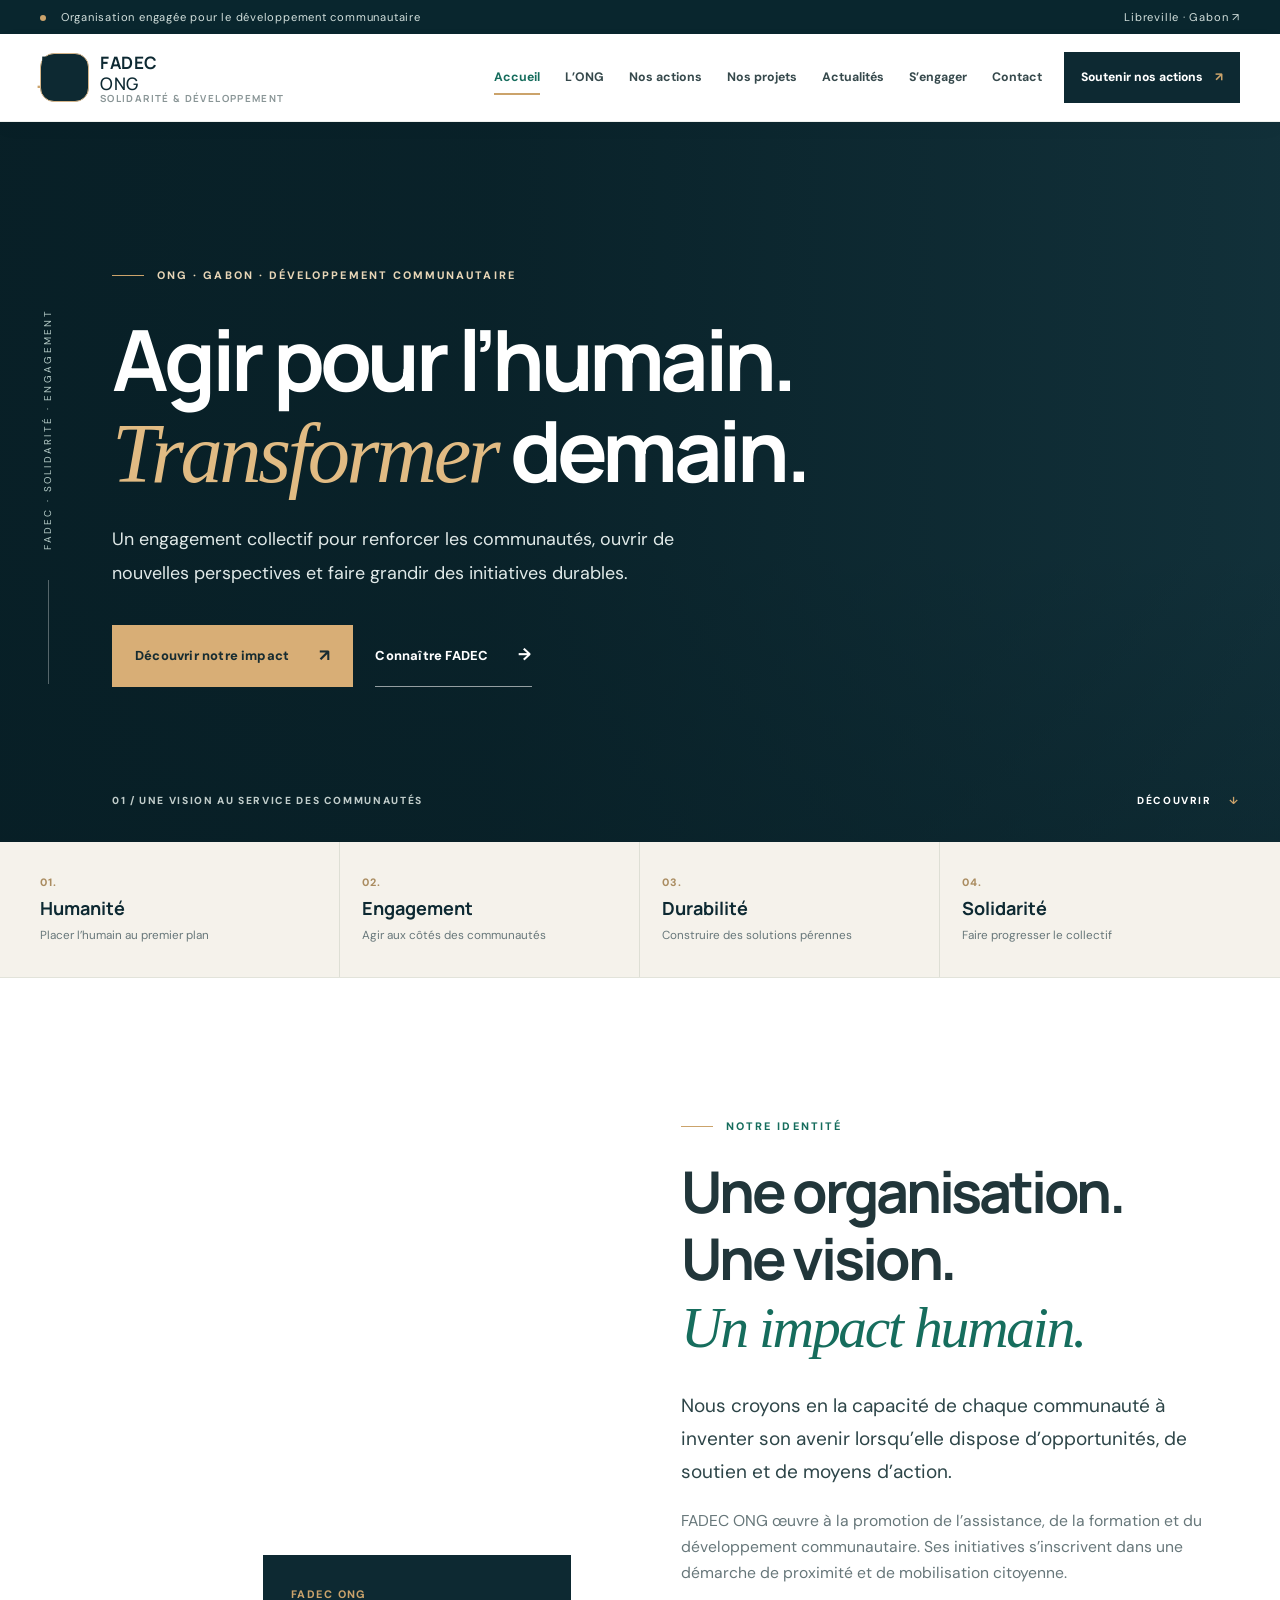
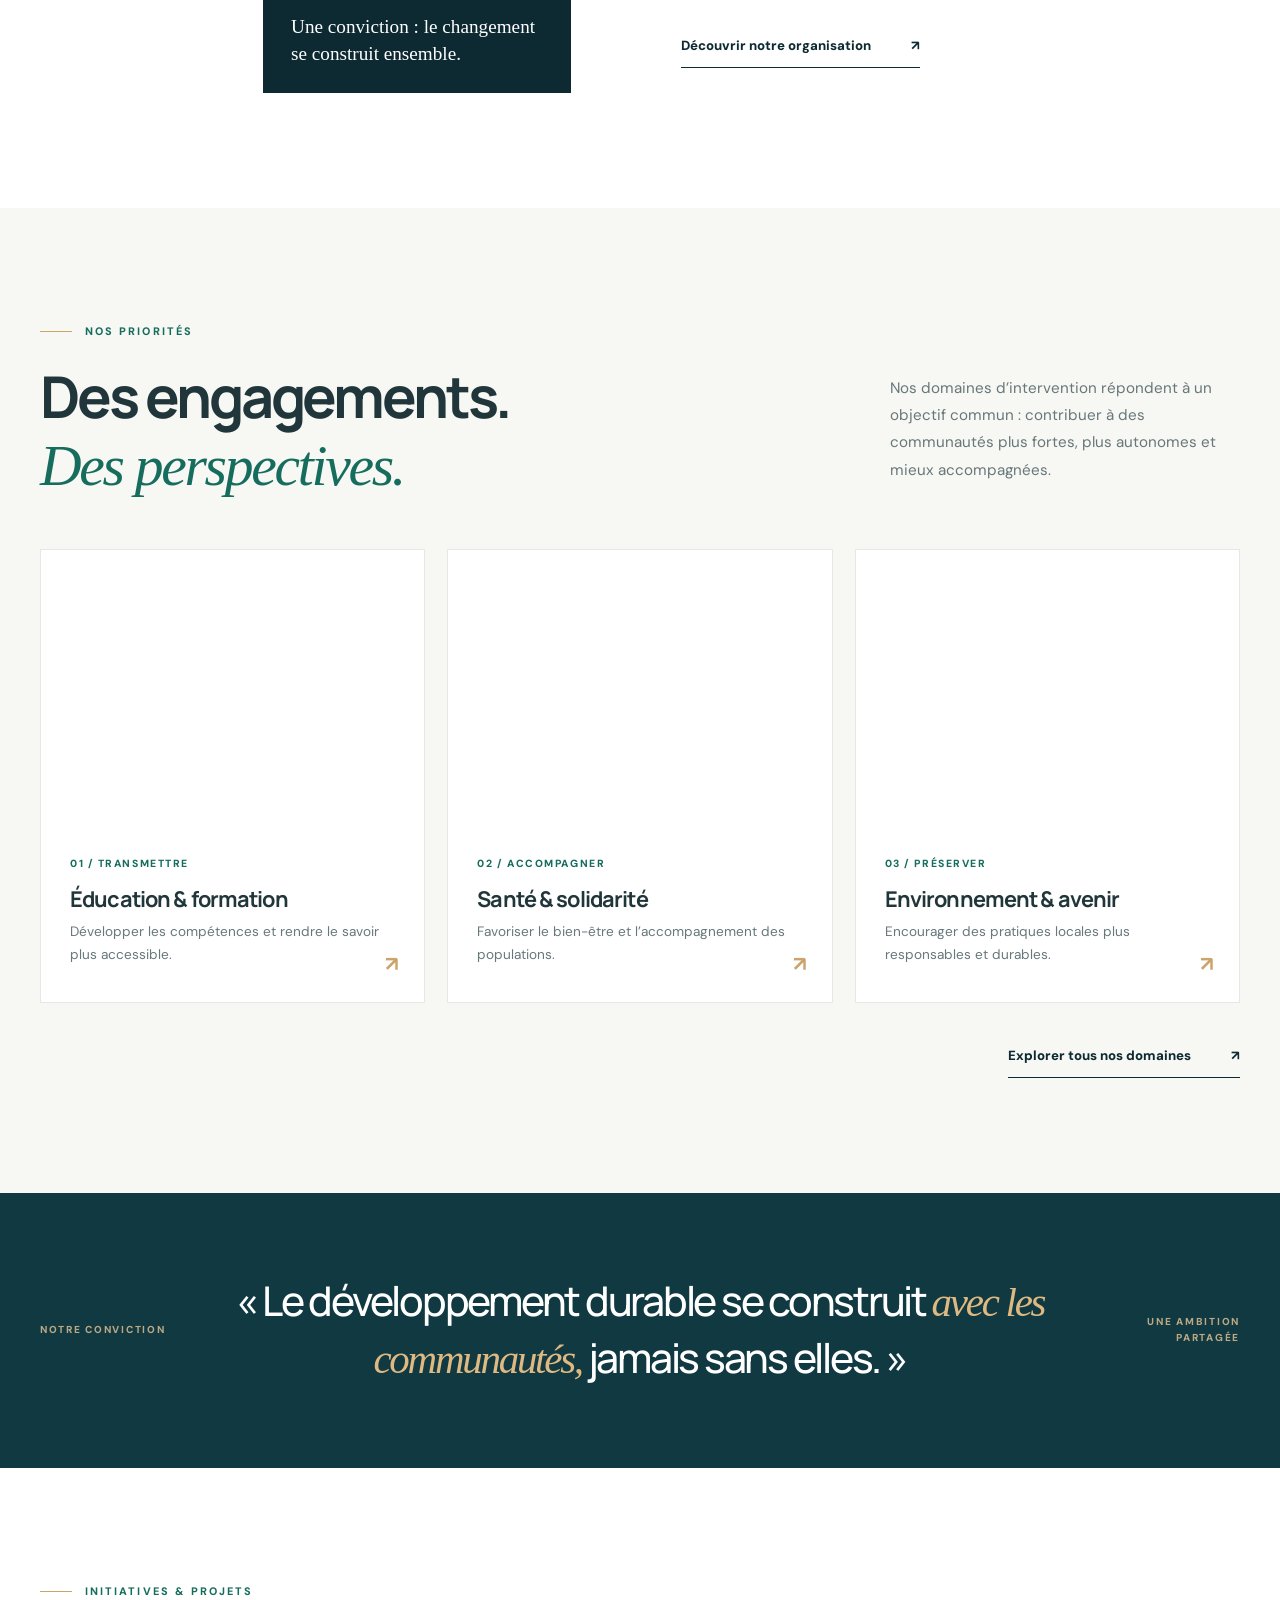
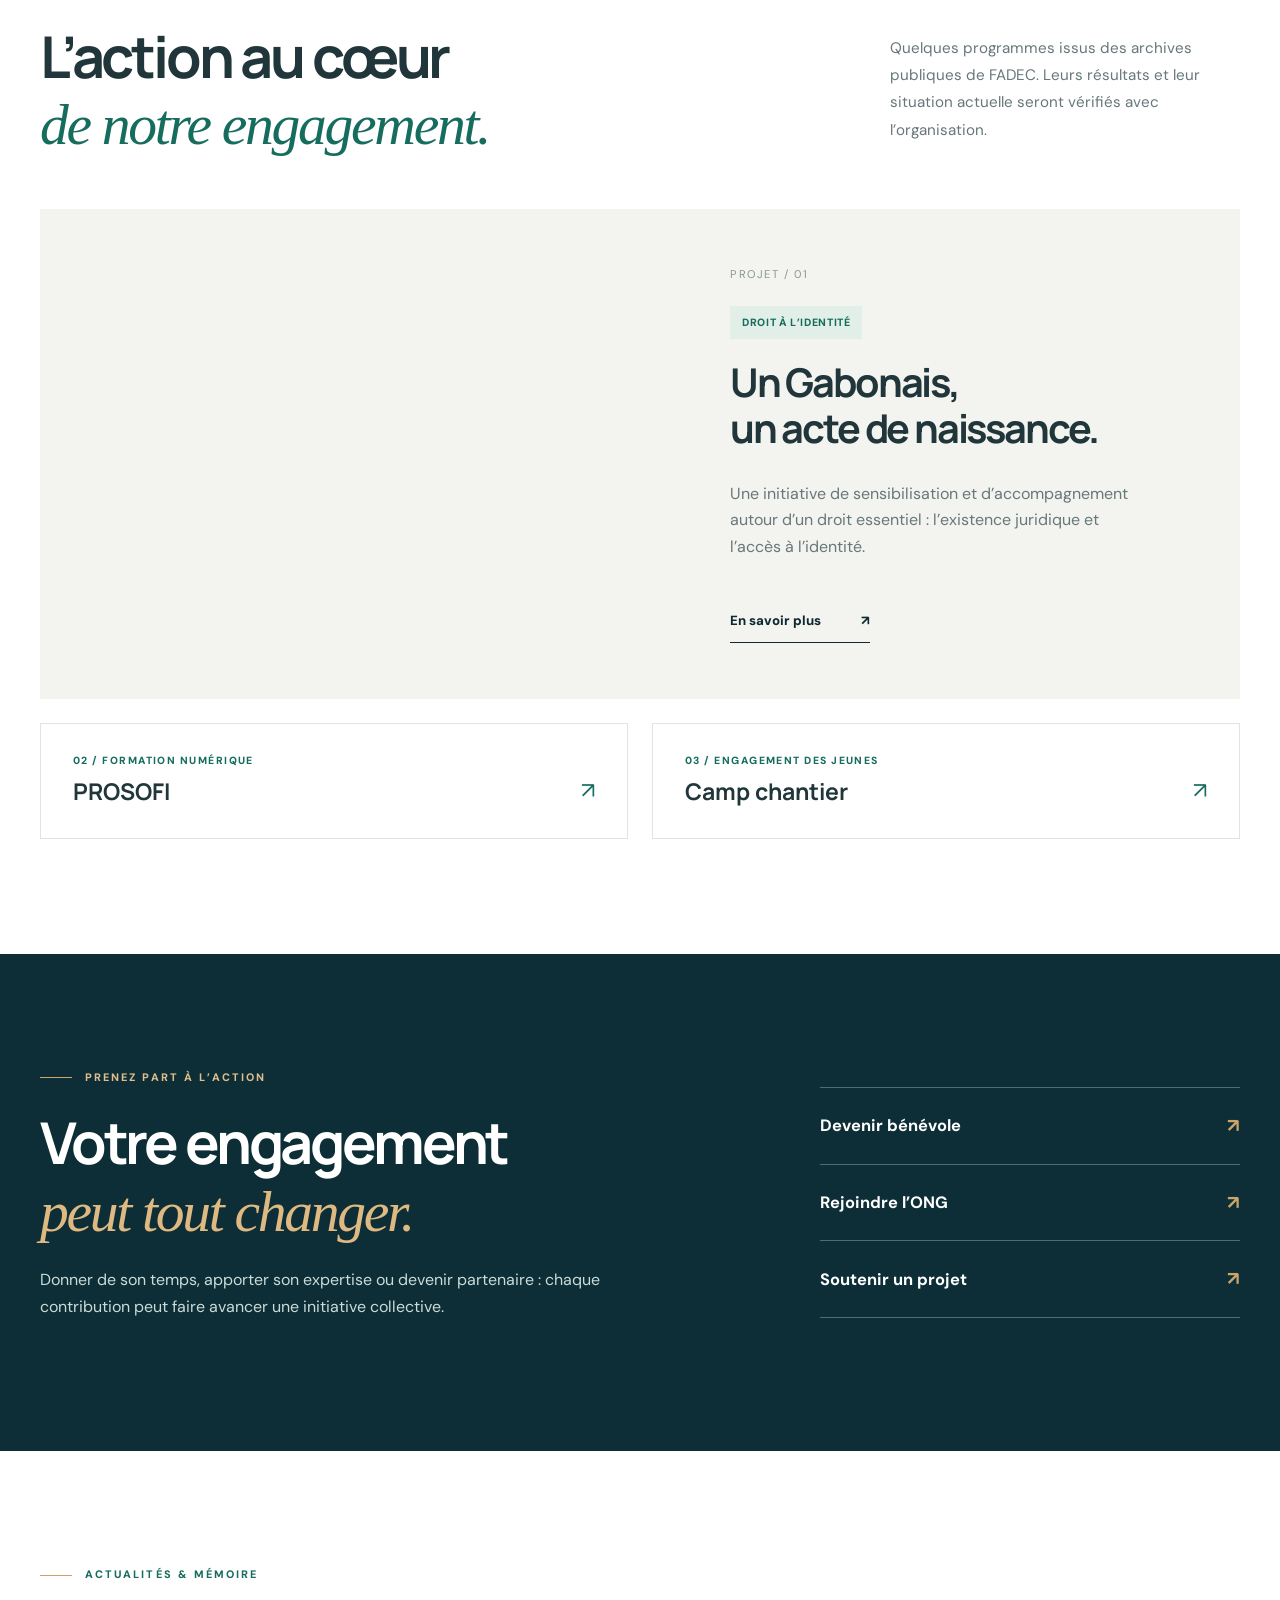
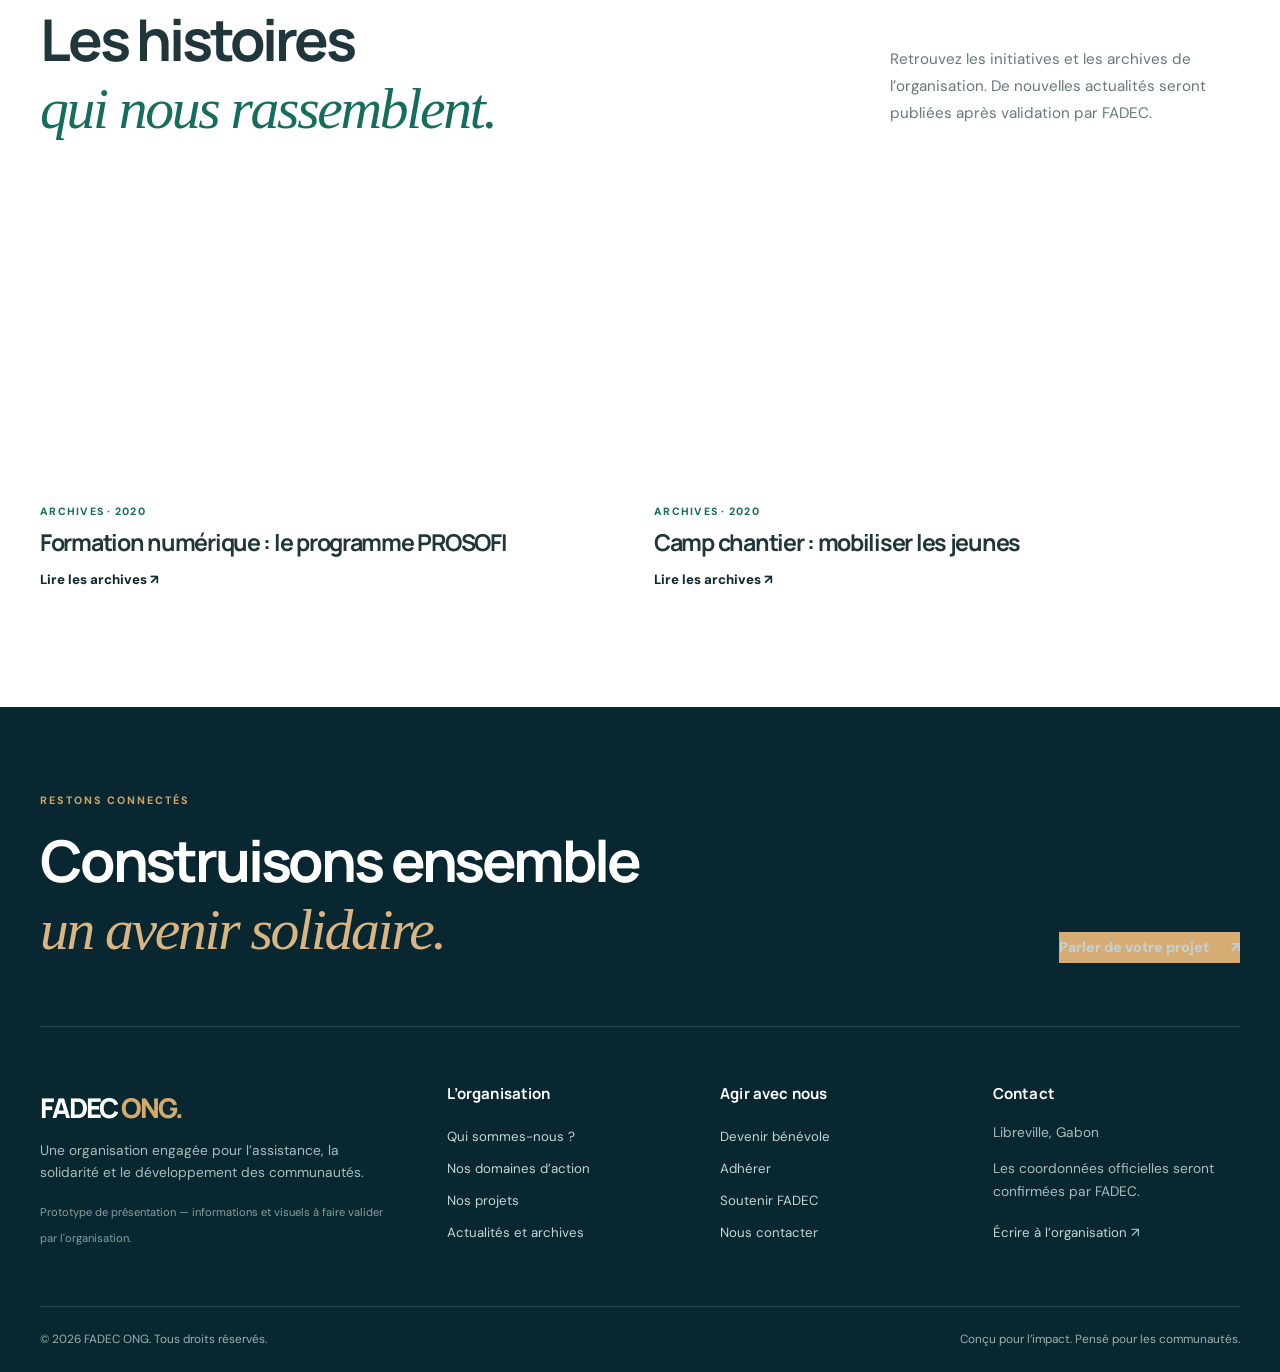
==== index.html @ 4a5e0642 "refonte du site de la Fadec ONG" ====
<!DOCTYPE html>

<html lang="fr"><head><meta charset="utf-8"/><meta content="width=device-width,initial-scale=1" name="viewport"/><meta content="#103544" name="theme-color"/><meta content="FADEC ONG : solidarité, éducation, environnement et développement communautaire au Gabon." name="description"/><title>FADEC ONG | Ensemble, bâtissons un avenir solidaire</title><link href="assets/style.css" rel="stylesheet"/><link href="assets/favicon.svg" rel="icon" type="image/svg+xml"/><link href="https://images.unsplash.com" rel="preconnect"/><meta content="light" name="color-scheme"/><meta content="website" property="og:type"/></head><body><a class="skip-link" href="#contenu">Aller au contenu</a><div class="utility"><div class="container utility-inner"><span><i class="utility-dot"></i> Organisation engagée pour le développement communautaire</span><a href="contact.html">Libreville · Gabon <span aria-hidden="true">↗</span></a></div></div><header class="header"><div class="container nav"><a aria-label="FADEC ONG — Accueil" class="brand" href="index.html"><span aria-hidden="true" class="brandmark">F<span class="brand-dot">.</span></span><span class="brandwords"><strong>FADEC<span> ONG</span></strong><small>Solidarité &amp; développement</small></span></a><nav aria-label="Navigation principale" class="navlinks" id="menu-principal"><a class="active" href="index.html">Accueil</a><a class="" href="organisation.html">L’ONG</a><a class="" href="domaines.html">Nos actions</a><a class="" href="projets.html">Nos projets</a><a class="" href="actualites.html">Actualités</a><a class="" href="rejoindre.html">S’engager</a><a class="" href="contact.html">Contact</a></nav><a class="nav-cta" href="soutenir.html">Soutenir nos actions <span aria-hidden="true">↗</span></a><button aria-controls="menu-principal" aria-expanded="false" aria-label="Ouvrir le menu" class="menu-toggle" type="button"><span></span><span></span><span></span></button></div></header><main id="contenu">
<section aria-label="Bienvenue chez FADEC ONG" class="premium-hero"><div class="premium-hero-bg"></div><div class="premium-hero-overlay"></div><div class="container premium-hero-inner"><div class="hero-side"><span class="vertical-label">FADEC · SOLIDARITÉ · ENGAGEMENT</span><span class="vertical-rule"></span></div><div class="premium-hero-content"><div class="hero-eyebrow"><span class="eyebrow-line"></span> ONG · GABON · DÉVELOPPEMENT COMMUNAUTAIRE</div><h1>Agir pour l’humain.<br/><em>Transformer</em> demain.</h1><p>Un engagement collectif pour renforcer les communautés, ouvrir de nouvelles perspectives et faire grandir des initiatives durables.</p><div class="premium-actions"><a class="premium-btn gold" href="projets.html">Découvrir notre impact <span>↗</span></a><a class="premium-btn ghost" href="organisation.html">Connaître FADEC <span>→</span></a></div></div><div class="hero-bottom"><span>01 / UNE VISION AU SERVICE DES COMMUNAUTÉS</span><a aria-label="Défiler vers notre mission" href="#mission">DÉCOUVRIR <b>↓</b></a></div></div></section>
<section class="proof-strip"><div class="container proof-grid"><div><span class="proof-number">01.</span><strong>Humanité</strong><small>Placer l’humain au premier plan</small></div><div><span class="proof-number">02.</span><strong>Engagement</strong><small>Agir aux côtés des communautés</small></div><div><span class="proof-number">03.</span><strong>Durabilité</strong><small>Construire des solutions pérennes</small></div><div><span class="proof-number">04.</span><strong>Solidarité</strong><small>Faire progresser le collectif</small></div></div></section>
<section class="premium-section mission-section" id="mission"><div class="container mission-grid"><div class="mission-image-wrap reveal"><div aria-label="Photographie illustrative de la solidarité communautaire" class="mission-image" role="img"></div><div class="mission-caption"><span>FADEC ONG</span><p>Une conviction : le changement se construit ensemble.</p></div></div><div class="mission-copy reveal"><div class="section-kicker"><span class="small-line"></span> NOTRE IDENTITÉ</div><h2>Une organisation.<br/>Une vision.<br/><em>Un impact humain.</em></h2><p class="large-copy">Nous croyons en la capacité de chaque communauté à inventer son avenir lorsqu’elle dispose d’opportunités, de soutien et de moyens d’action.</p><p>FADEC ONG œuvre à la promotion de l’assistance, de la formation et du développement communautaire. Ses initiatives s’inscrivent dans une démarche de proximité et de mobilisation citoyenne.</p><a class="editorial-link" href="organisation.html">Découvrir notre organisation <span>↗</span></a></div></div></section>
<section class="premium-section pillars-section" id="actions"><div class="container"><div class="editorial-heading"><div><div class="section-kicker"><span class="small-line"></span> NOS PRIORITÉS</div><h2>Des engagements.<br/><em>Des perspectives.</em></h2></div><p>Nos domaines d’intervention répondent à un objectif commun : contribuer à des communautés plus fortes, plus autonomes et mieux accompagnées.</p></div><div class="premium-card-grid"><a class="premium-pillar reveal" href="domaines.html#education"><div class="premium-pillar-image education"></div><div class="premium-pillar-content"><span>01 / TRANSMETTRE</span><h3>Éducation &amp; formation</h3><p>Développer les compétences et rendre le savoir plus accessible.</p><b>↗</b></div></a><a class="premium-pillar reveal" href="domaines.html#sante"><div class="premium-pillar-image health"></div><div class="premium-pillar-content"><span>02 / ACCOMPAGNER</span><h3>Santé &amp; solidarité</h3><p>Favoriser le bien-être et l’accompagnement des populations.</p><b>↗</b></div></a><a class="premium-pillar reveal" href="domaines.html#environnement"><div class="premium-pillar-image nature"></div><div class="premium-pillar-content"><span>03 / PRÉSERVER</span><h3>Environnement &amp; avenir</h3><p>Encourager des pratiques locales plus responsables et durables.</p><b>↗</b></div></a></div><div class="align-right"><a class="editorial-link" href="domaines.html">Explorer tous nos domaines <span>↗</span></a></div></div></section>
<section class="statement-section"><div class="container statement-grid"><span>NOTRE CONVICTION</span><blockquote>« Le développement durable se construit <em>avec les communautés,</em> jamais sans elles. »</blockquote><span>UNE AMBITION PARTAGÉE</span></div></section>
<section class="premium-section projects-section"><div class="container"><div class="editorial-heading"><div><div class="section-kicker"><span class="small-line"></span> INITIATIVES &amp; PROJETS</div><h2>L’action au cœur<br/><em>de notre engagement.</em></h2></div><p>Quelques programmes issus des archives publiques de FADEC. Leurs résultats et leur situation actuelle seront vérifiés avec l’organisation.</p></div><div class="project-feature reveal"><div class="project-feature-image"></div><div class="project-feature-copy"><span class="project-index">PROJET / 01</span><span class="project-chip">DROIT À L’IDENTITÉ</span><h3>Un Gabonais,<br/>un acte de naissance.</h3><p>Une initiative de sensibilisation et d’accompagnement autour d’un droit essentiel : l’existence juridique et l’accès à l’identité.</p><a class="editorial-link" href="projets.html#identite">En savoir plus <span>↗</span></a></div></div><div class="mini-projects"><a class="mini-project reveal" href="projets.html#prosofi"><span>02 / FORMATION NUMÉRIQUE</span><strong>PROSOFI</strong><span class="mini-arrow">↗</span></a><a class="mini-project reveal" href="projets.html#chantier"><span>03 / ENGAGEMENT DES JEUNES</span><strong>Camp chantier</strong><span class="mini-arrow">↗</span></a></div></div></section>
<section class="premium-section action-section"><div class="container action-inner"><div><div class="section-kicker light"><span class="small-line"></span> PRENEZ PART À L’ACTION</div><h2>Votre engagement<br/><em>peut tout changer.</em></h2><p>Donner de son temps, apporter son expertise ou devenir partenaire : chaque contribution peut faire avancer une initiative collective.</p></div><div class="action-links"><a href="rejoindre.html">Devenir bénévole <span>↗</span></a><a href="rejoindre.html#adhesion">Rejoindre l’ONG <span>↗</span></a><a href="soutenir.html">Soutenir un projet <span>↗</span></a></div></div></section>
<section class="premium-section news-section"><div class="container"><div class="editorial-heading"><div><div class="section-kicker"><span class="small-line"></span> ACTUALITÉS &amp; MÉMOIRE</div><h2>Les histoires<br/><em>qui nous rassemblent.</em></h2></div><p>Retrouvez les initiatives et les archives de l’organisation. De nouvelles actualités seront publiées après validation par FADEC.</p></div><div class="news-grid"><a class="news-tile" href="actualites.html"><div class="news-image news-one"></div><span>ARCHIVES · 2020</span><h3>Formation numérique : le programme PROSOFI</h3><small>Lire les archives ↗</small></a><a class="news-tile" href="actualites.html"><div class="news-image news-two"></div><span>ARCHIVES · 2020</span><h3>Camp chantier : mobiliser les jeunes</h3><small>Lire les archives ↗</small></a></div></div></section>
</main><footer class="footer"><div class="container"><div class="footer-top"><div><span class="footer-eyebrow">RESTONS CONNECTÉS</span><h2>Construisons ensemble<br/><em>un avenir solidaire.</em></h2></div><a class="footer-cta" href="contact.html">Parler de votre projet <span>↗</span></a></div><div class="footer-grid"><div><a class="footer-brand" href="index.html">FADEC <span>ONG.</span></a><p>Une organisation engagée pour l’assistance, la solidarité et le développement des communautés.</p><small>Prototype de présentation — informations et visuels à faire valider par l'organisation.</small></div><div><h3>L’organisation</h3><a href="organisation.html">Qui sommes-nous ?</a><a href="domaines.html">Nos domaines d’action</a><a href="projets.html">Nos projets</a><a href="actualites.html">Actualités et archives</a></div><div><h3>Agir avec nous</h3><a href="rejoindre.html">Devenir bénévole</a><a href="rejoindre.html#adhesion">Adhérer</a><a href="soutenir.html">Soutenir FADEC</a><a href="contact.html">Nous contacter</a></div><div><h3>Contact</h3><p>Libreville, Gabon</p><p>Les coordonnées officielles seront confirmées par FADEC.</p><a href="contact.html">Écrire à l’organisation ↗</a></div></div><div class="footer-bottom"><span>© <span id="year">2026</span> FADEC ONG. Tous droits réservés.</span><span>Conçu pour l’impact. Pensé pour les communautés.</span></div></div></footer><script defer="" src="assets/main.js"></script><script>document.getElementById('year').textContent=new Date().getFullYear()</script></body></html>
---- assets/style.css ----
@import url('https://fonts.googleapis.com/css2?family=DM+Sans:wght@400;500;600;700&family=Manrope:wght@400;500;600;700;800&display=swap');
:root{--navy:#103544;--navy2:#0b2834;--green:#177f64;--gold:#e8ad58;--ivory:#f7f8f5;--ink:#1d343c;--muted:#60737a;--line:#dde7e4;--shadow:0 22px 60px rgba(14,52,61,.10)}*{box-sizing:border-box}html{scroll-behavior:smooth}body{margin:0;font-family:'DM Sans',Arial,sans-serif;color:var(--ink);background:white;line-height:1.65}h1,h2,h3,h4{font-family:Manrope,Arial,sans-serif;line-height:1.18;letter-spacing:-.035em}h1{font-size:clamp(2.65rem,5vw,5rem);margin:.25em 0 .36em;font-weight:800}h2{font-size:clamp(2rem,3.7vw,3.4rem);margin:.15em 0 .4em}h3{font-size:1.27rem;margin:.5em 0}p{margin:.6em 0 1em}a{color:inherit;text-decoration:none}img{max-width:100%;display:block}button,input,textarea,select{font:inherit}button{cursor:pointer}::selection{background:#e5c58c;color:#123845}.container{width:min(1160px,calc(100% - 42px));margin:0 auto}.topstrip{background:#082733;color:#d4e6e4;font-size:.79rem;padding:8px 0}.topstrip .container{display:flex;justify-content:space-between;gap:16px;align-items:center}.topstrip a:hover{text-decoration:underline}.header{position:sticky;top:0;background:rgba(255,255,255,.97);backdrop-filter:blur(14px);border-bottom:1px solid var(--line);z-index:50}.nav{height:80px;display:flex;align-items:center;gap:28px;justify-content:space-between}.brand{display:flex;align-items:center;gap:12px;min-width:193px}.brandmark{height:46px;width:46px;display:grid;place-items:center;background:var(--navy);color:#fff;border-radius:14px;font-size:1.05rem;font-family:Manrope;font-weight:900;letter-spacing:-.07em}.brand span{display:block;font-family:Manrope;font-size:1.08rem;font-weight:850;line-height:1.08}.brand small{display:block;color:#72868d;font-size:.64rem;letter-spacing:.17em;text-transform:uppercase;font-weight:700}.navlinks{display:flex;align-items:center;gap:19px}.navlinks>a{font-size:.84rem;font-weight:700;color:#344d55;white-space:nowrap}.navlinks>a:hover,.navlinks>a.active{color:var(--green)}.btn{display:inline-flex;align-items:center;justify-content:center;gap:9px;background:var(--gold);color:#15363f;border:0;border-radius:10px;padding:14px 22px;font-weight:800;font-size:.9rem;transition:transform .2s,background .2s}.btn:hover{transform:translateY(-2px);background:#f3c17b}.btn-green{background:var(--green);color:white}.btn-green:hover{background:#12694f}.btn-outline{background:transparent;color:inherit;border:1px solid currentColor}.btn-outline:hover{background:rgba(255,255,255,.12)}.btn-small{padding:10px 16px;font-size:.82rem}.menu-toggle{display:none;border:0;background:#e8f0ec;color:var(--navy);padding:9px 12px;border-radius:8px;font-size:1.3rem}.hero{background:var(--navy);color:white;position:relative;overflow:hidden}.hero:before{content:'';position:absolute;width:800px;height:800px;border:1px solid rgba(255,255,255,.08);border-radius:50%;left:-460px;top:-440px;box-shadow:0 0 0 100px rgba(255,255,255,.018),0 0 0 220px rgba(255,255,255,.017)}.hero-grid{min-height:640px;display:grid;grid-template-columns:1.04fr .96fr;align-items:center;gap:45px;padding:77px 0}.eyebrow{font-size:.74rem;letter-spacing:.19em;text-transform:uppercase;font-weight:850;color:var(--green)}.hero .eyebrow{color:var(--gold)}.hero p.lead{font-size:1.06rem;color:#d1e2e1;max-width:570px}.hero-actions{display:flex;gap:12px;flex-wrap:wrap;margin-top:30px}.hero-photo{height:500px;border-radius:180px 20px 20px 20px;position:relative;background:linear-gradient(140deg,#6b9f91,#1d555a);box-shadow:var(--shadow);overflow:hidden}.photo{background-size:cover;background-position:center;background-repeat:no-repeat}.hero-photo.photo{background-image:linear-gradient(0deg,rgba(6,42,48,.16),rgba(6,42,48,.16)),url('https://images.unsplash.com/photo-1488521787991-ed7bbaae773c?w=1200&q=85')}.hero-photo:after{content:'';position:absolute;inset:0;background:linear-gradient(0deg,rgba(7,49,52,.18),transparent 55%)}.floating-note{position:absolute;z-index:2;left:-38px;bottom:52px;background:#fff;color:var(--navy);padding:19px 24px;border-radius:14px;box-shadow:var(--shadow);max-width:260px}.floating-note strong{display:block;font-size:1.65rem;line-height:1.3}.floating-note small{font-size:.79rem;color:#697e83}.scroll-hint{color:#b9d0cc;font-size:.77rem;letter-spacing:.12em;text-transform:uppercase;margin-top:54px}.section{padding:98px 0}.section-alt{background:var(--ivory)}.section-heading{display:flex;align-items:end;justify-content:space-between;gap:30px;margin-bottom:36px}.section-heading p{max-width:550px;color:var(--muted)}.section-title{max-width:720px}.section-title p{color:var(--muted);font-size:1.04rem}.grid3{display:grid;grid-template-columns:repeat(3,1fr);gap:23px}.grid4{display:grid;grid-template-columns:repeat(4,1fr);gap:18px}.grid2{display:grid;grid-template-columns:repeat(2,1fr);gap:24px}.pill{display:inline-flex;align-items:center;gap:8px;padding:7px 12px;border:1px solid #bad9cf;color:#1e6a56;font-size:.72rem;border-radius:30px;font-weight:800;letter-spacing:.02em}.card{background:white;border:1px solid var(--line);border-radius:18px;overflow:hidden;transition:transform .25s,box-shadow .25s}.card:hover{transform:translateY(-5px);box-shadow:var(--shadow)}.card-body{padding:26px}.card p{color:var(--muted);font-size:.93rem}.card .textlink{color:var(--green);font-weight:800;font-size:.88rem}.card-img{height:218px;background-color:#d2e2dc}.img-education{background-image:url('https://images.unsplash.com/photo-1509062522246-3755977927d7?w=800&q=80')}.img-community{background-image:url('https://images.unsplash.com/photo-1517486808906-6ca8b3f04846?w=800&q=80')}.img-environment{background-image:url('https://images.unsplash.com/photo-1470071459604-3b5ec3a7fe05?w=800&q=80')}.img-health{background-image:url('https://images.unsplash.com/photo-1576091160399-112ba8d25d1d?w=800&q=80')}.img-training{background-image:url('https://images.unsplash.com/photo-1516321318423-f06f85e504b3?w=800&q=80')}.img-children{background-image:url('https://images.unsplash.com/photo-1488521787991-ed7bbaae773c?w=800&q=80')}.statband{background:#eaf3ef;padding:32px 0}.statgrid{display:grid;grid-template-columns:repeat(4,1fr);gap:24px}.stat{border-right:1px solid #cbded5;padding:10px 14px}.stat:last-child{border:0}.stat strong{font-size:1.5rem;display:block;color:var(--navy);font-family:Manrope;line-height:1.3}.stat span{font-size:.82rem;color:var(--muted)}.split{display:grid;grid-template-columns:.95fr 1.05fr;align-items:center;gap:70px}.split-photo{min-height:480px;border-radius:20px 150px 20px 20px;background-color:#d2e1d9;position:relative}.split-photo.photo{background-image:url('https://images.unsplash.com/photo-1517486808906-6ca8b3f04846?w=1000&q=80')}.checklist{list-style:none;padding:0}.checklist li{padding:10px 0 10px 30px;position:relative}.checklist li:before{content:'✓';position:absolute;left:0;color:var(--green);font-weight:900}.quote{background:#fff;border-left:4px solid var(--gold);padding:24px 30px;border-radius:0 16px 16px 0;color:#40575f;font-size:1.06rem}.cta{background:var(--navy);color:white;border-radius:26px;padding:58px 64px;display:flex;align-items:center;justify-content:space-between;gap:30px;position:relative;overflow:hidden}.cta:after{content:'';position:absolute;right:-60px;bottom:-120px;width:320px;height:320px;border:1px solid #ffffff29;border-radius:50%;pointer-events:none}.cta p{color:#c4d8d5;max-width:590px}.cta h2{max-width:650px}.footer{background:#092a36;color:#cfdee1;padding:66px 0 24px}.footgrid{display:grid;grid-template-columns:1.6fr 1fr 1fr 1.2fr;gap:42px}.footer h3{color:white;font-size:.94rem}.footer a{display:block;color:#c2d2d4;padding:4px 0;font-size:.89rem}.footer a:hover{color:var(--gold)}.footer p{font-size:.9rem;color:#bacbce}.footer .brand small{color:#abc0c2}.footbottom{border-top:1px solid #ffffff24;margin-top:42px;padding-top:18px;display:flex;justify-content:space-between;gap:14px;font-size:.76rem;color:#a7bec2}.pagehero{background:#103544;color:white;padding:85px 0 75px;position:relative;overflow:hidden}.pagehero:after{content:'';position:absolute;right:-60px;top:-220px;width:600px;height:600px;border:1px solid #ffffff25;border-radius:50%;box-shadow:0 0 0 100px #ffffff05}.pagehero p{max-width:700px;color:#c5d9d9;font-size:1.1rem}.pagehero h1{font-size:clamp(2.6rem,4vw,4rem);max-width:820px}.breadcrumb{font-size:.76rem;color:#d5c79b}.breadcrumb a{text-decoration:underline}.inline-link{color:var(--green);font-weight:800}.detail-block{border-radius:19px;padding:28px;background:#f0f7f3}.form{display:grid;gap:15px}.form label{font-size:.85rem;font-weight:800;display:block;margin:0 0 6px}.form input,.form textarea,.form select{width:100%;border:1px solid #c9d7d2;border-radius:9px;padding:13px 15px;background:white;color:var(--ink);outline:none}.form input:focus,.form textarea:focus,.form select:focus{border-color:var(--green);box-shadow:0 0 0 3px #177f6422}.form textarea{min-height:130px;resize:vertical}.notice{padding:15px 18px;background:#fff8ea;border-left:3px solid #dbad50;border-radius:0 10px 10px 0;color:#6c5b3e;font-size:.86rem}.filterbar{display:flex;gap:8px;flex-wrap:wrap;margin-bottom:24px}.filterbtn{border:1px solid var(--line);background:white;padding:9px 17px;border-radius:30px;color:var(--ink);font-weight:700}.filterbtn.is-active{background:var(--green);color:#fff;border-color:var(--green)}.contactinfo{display:grid;gap:14px}.contactinfo a{color:var(--green);font-weight:700}.tag{background:#eaf3ef;color:#18694f;border-radius:20px;padding:5px 10px;font-size:.7rem;font-weight:800;display:inline-block}.mini-divider{width:50px;height:4px;background:var(--gold);border-radius:3px;margin:15px 0 24px}.footnote{font-size:.75rem;color:var(--muted)}.reveal{opacity:0;transform:translateY(12px);transition:opacity .5s,transform .5s}.reveal.visible{opacity:1;transform:none}@media(prefers-reduced-motion:reduce){*,*:before,*:after{scroll-behavior:auto!important;transition:none!important}.reveal{opacity:1;transform:none}}@media(max-width:1080px){.navlinks{gap:12px}.navlinks>a{font-size:.75rem}.nav{gap:10px}.brand{min-width:158px}}@media(max-width:850px){.nav{height:72px}.menu-toggle{display:block}.navlinks{position:absolute;top:72px;left:0;right:0;padding:16px 22px 22px;background:white;display:none;flex-direction:column;align-items:stretch;box-shadow:0 20px 30px #102b3021;border-bottom:1px solid var(--line)}.navlinks.open{display:flex}.navlinks a{font-size:.97rem;padding:9px 0}.nav .desktopcta{display:none}.hero-grid{grid-template-columns:1fr;min-height:auto;padding:72px 0}.hero-photo{height:390px;max-width:600px}.floating-note{left:15px;bottom:20px}.grid3{grid-template-columns:repeat(2,1fr)}.grid4{grid-template-columns:repeat(2,1fr)}.split{grid-template-columns:1fr;gap:30px}.split-photo{min-height:360px}.footgrid{grid-template-columns:repeat(2,1fr)}.cta{padding:40px;display:block}.cta .btn{margin-top:18px}}@media(max-width:600px){.topstrip .container{justify-content:center}.topstrip .hide-sm{display:none}.container{width:min(100% - 32px,1160px)}.hero-grid{padding:58px 0 65px;gap:26px}.hero-photo{height:285px;border-radius:85px 12px 12px 12px}.floating-note{padding:12px 15px;max-width:170px}.floating-note strong{font-size:1.15rem}.scroll-hint{display:none}h1{font-size:2.5rem}.section{padding:66px 0}.section-heading{display:block}.grid3,.grid2{grid-template-columns:1fr}.grid4{grid-template-columns:repeat(2,1fr);gap:12px}.statgrid{grid-template-columns:repeat(2,1fr)}.stat:nth-child(2){border:0}.stat strong{font-size:1.25rem}.footgrid{grid-template-columns:1fr;gap:20px}.footbottom{display:block}.pagehero{padding:65px 0}.cta{padding:31px 23px}.card-img{height:198px}}

/* FADEC — Direction artistique institutionnelle premium / V2 */
@import url('https://fonts.googleapis.com/css2?family=DM+Sans:wght@400;500;600;700&family=Manrope:wght@400;500;600;700;800&family=Playfair+Display:ital,wght@0,500;0,600;1,500;1,600&display=swap');
:root{--navy:#0d2932;--navy2:#123c43;--ink:#21363a;--green:#166d5d;--gold:#cba36b;--ivory:#f5f3ed;--line:#e4e6e1;--muted:#67777a;--shadow:0 18px 45px #122c3014}
html{scroll-behavior:smooth}body{margin:0;background:#fff;color:var(--ink);font-family:'DM Sans',Arial,sans-serif;line-height:1.65}a{color:inherit;text-decoration:none}a:focus-visible,button:focus-visible,input:focus-visible,textarea:focus-visible,select:focus-visible{outline:3px solid #dfa95a;outline-offset:4px}img{max-width:100%}h1,h2,h3{font-family:Manrope,sans-serif;letter-spacing:-.055em;line-height:1.16}h1{font-size:clamp(3.8rem,7vw,7rem)}h2{font-size:clamp(2.4rem,4.5vw,4.8rem)}.container{width:min(100% - 80px,1240px);margin:auto}.skip-link{position:fixed;z-index:999;top:-80px;left:15px;background:white;padding:10px 20px}.skip-link:focus{top:10px}.utility{background:#09262e;color:#d2dfdc;font-size:.7rem;letter-spacing:.07em}.utility-inner{display:flex;justify-content:space-between;align-items:center;min-height:34px}.utility a{color:inherit}.utility-dot{display:inline-block;width:6px;height:6px;background:var(--gold);border-radius:50%;margin-right:11px}.header{position:sticky;top:0;z-index:100;background:#fff;border-bottom:1px solid #edf0ed;box-shadow:0 6px 18px #0a282b08}.nav{height:87px;display:flex;align-items:center;justify-content:space-between;gap:22px}.brand{display:flex;align-items:center;gap:11px;min-width:212px}.brandmark{display:grid;place-items:center;width:49px;height:49px;border:1px solid #d4b489;color:var(--navy);font-family:'Playfair Display',serif;font-size:32px;font-weight:600;line-height:1}.brand-dot{color:var(--gold);margin-left:-5px}.brandwords strong{display:block;color:var(--navy);font-size:1.07rem;letter-spacing:.035em;line-height:1.4}.brandwords strong span{font-weight:500}.brandwords small{display:block;color:#899596;font-size:.61rem;text-transform:uppercase;letter-spacing:.14em}.navlinks{display:flex;align-items:center;gap:25px;margin-left:auto}.navlinks a{font-size:.77rem;font-weight:700;color:#36494c;padding:8px 0;position:relative;white-space:nowrap}.navlinks a:after{content:'';position:absolute;bottom:1px;left:0;height:2px;width:0;background:var(--gold);transition:width .25s}.navlinks a:hover:after,.navlinks a.active:after{width:100%}.navlinks a.active{color:var(--green)}.nav-cta{white-space:nowrap;background:var(--navy);color:white;font-size:.76rem;font-weight:800;padding:15px 17px;transition:background .2s}.nav-cta:hover{background:var(--green)}.nav-cta span{color:var(--gold);margin-left:9px}.menu-toggle{display:none;background:transparent;border:0;padding:11px;cursor:pointer}.menu-toggle span{display:block;width:25px;height:2px;background:var(--navy);margin:5px 0}.premium-hero{position:relative;min-height:660px;height:min(720px,83vh);background:#163842;color:#fff;overflow:hidden}.premium-hero-bg,.premium-hero-overlay{position:absolute;inset:0}.premium-hero-bg{background-image:url('https://images.unsplash.com/photo-1488521787991-ed7bbaae773c?w=1800&q=90');background-size:cover;background-position:center 47%;filter:saturate(.78)}.premium-hero-overlay{background:linear-gradient(90deg,rgba(7,30,37,.94) 0%,rgba(7,30,37,.85) 38%,rgba(7,30,37,.30) 100%),linear-gradient(0deg,rgba(7,30,37,.35),transparent 40%)}.premium-hero-inner{height:100%;display:flex;align-items:center;position:relative}.hero-side{position:absolute;left:0;top:26%;bottom:22%;display:flex;flex-direction:column;align-items:center;gap:30px}.vertical-label{writing-mode:vertical-rl;transform:rotate(180deg);font-size:.62rem;letter-spacing:.23em;color:#b7cdc9}.vertical-rule{flex:1;width:1px;background:#ffffff50}.premium-hero-content{padding:50px 0 60px 72px;max-width:960px}.hero-eyebrow,.section-kicker{display:flex;align-items:center;gap:13px;letter-spacing:.19em;font-size:.68rem;font-weight:800;color:var(--green)}.hero-eyebrow{color:#e8d6b7}.eyebrow-line,.small-line{display:block;width:32px;height:1px;background:var(--gold)}.premium-hero h1{font-size:clamp(3.8rem,6.6vw,6.8rem);font-weight:700;margin:29px 0 23px;line-height:1.075;color:#fff;max-width:1030px}.premium-hero h1 em,.mission-copy h2 em,.editorial-heading h2 em,.action-inner h2 em,.footer-top h2 em{font-family:'Playfair Display',serif;font-weight:500;letter-spacing:-.04em}.premium-hero h1 em{color:#e1bb83}.premium-hero-content>p{max-width:590px;color:#e0e9e8;font-size:1.12rem;line-height:1.9}.premium-actions{display:flex;flex-wrap:wrap;gap:22px;margin-top:34px;align-items:center}.premium-btn{display:inline-flex;justify-content:space-between;align-items:center;gap:30px;padding:17px 23px;font-size:.81rem;font-weight:800;letter-spacing:.015em}.premium-btn.gold{background:#d8ae76;color:#172c31}.premium-btn.gold:hover{background:#f0c990}.premium-btn.ghost{color:white;border-bottom:1px solid #ffffff90;padding-left:0;padding-right:0}.premium-btn span{font-size:1.05rem}.hero-bottom{position:absolute;bottom:32px;left:72px;right:0;display:flex;justify-content:space-between;color:#c1cdcb;letter-spacing:.16em;font-size:.64rem;font-weight:800}.hero-bottom a{color:#fff}.hero-bottom b{margin-left:14px;color:var(--gold)}.proof-strip{background:#f5f2eb;border-bottom:1px solid #e2e3da}.proof-grid{display:grid;grid-template-columns:repeat(4,1fr)}.proof-grid>div{padding:32px 22px;border-right:1px solid #dedfd5;display:grid;gap:2px}.proof-grid>div:first-child{padding-left:0}.proof-grid>div:last-child{border:0}.proof-number{font-size:.67rem;font-weight:800;letter-spacing:.1em;color:#aa8c60}.proof-grid strong{font-family:Manrope;font-size:1.13rem;color:var(--navy)}.proof-grid small{font-size:.73rem;color:var(--muted)}.premium-section{padding:115px 0}.mission-grid{display:grid;grid-template-columns:.95fr 1fr;gap:110px;align-items:center}.mission-image-wrap{position:relative;padding:0 35px 35px 0}.mission-image{height:565px;background:url('https://images.unsplash.com/photo-1517486808906-6ca8b3f04846?w=1100&q=85') center/cover;filter:saturate(.78)}.mission-caption{position:absolute;right:0;bottom:0;background:var(--navy);color:#fff;padding:25px 28px;width:58%;min-height:120px}.mission-caption span{font-size:.68rem;letter-spacing:.13em;color:var(--gold);font-weight:800}.mission-caption p{margin:8px 0 0;line-height:1.4;font-family:'Playfair Display',serif;font-size:1.2rem}.mission-copy h2{margin:23px 0 27px;font-weight:700}.mission-copy h2 em,.editorial-heading h2 em{color:var(--green)}.mission-copy p{color:var(--muted);font-size:.98rem}.mission-copy .large-copy{font-size:1.19rem;line-height:1.75;color:#2d4548}.editorial-link{display:inline-flex;justify-content:space-between;gap:40px;align-items:center;border-bottom:1px solid var(--navy);padding:10px 0;color:var(--navy);font-size:.83rem;font-weight:800;transition:gap .2s}.editorial-link:hover{gap:54px;color:var(--green)}.mission-copy .editorial-link{margin-top:24px}.pillars-section{background:#f7f7f3}.editorial-heading{display:flex;justify-content:space-between;align-items:end;gap:40px;margin-bottom:50px}.editorial-heading h2{margin:22px 0 0}.editorial-heading>p{max-width:350px;color:var(--muted);line-height:1.8;font-size:.95rem}.premium-card-grid{display:grid;grid-template-columns:repeat(3,1fr);gap:22px}.premium-pillar{background:white;display:block;min-width:0;overflow:hidden;border:1px solid #e6e9e3}.premium-pillar-image{height:270px;background-size:cover;background-position:center;transition:transform .5s}.premium-pillar:hover .premium-pillar-image{transform:scale(1.045)}.premium-pillar-image.education{background-image:url('https://images.unsplash.com/photo-1509062522246-3755977927d7?w=900&q=85')}.premium-pillar-image.health{background-image:url('https://images.unsplash.com/photo-1576091160399-112ba8d25d1?w=900&q=85')}.premium-pillar-image.nature{background-image:url('https://images.unsplash.com/photo-1470071459604-3b5ec3a7fe05?w=900&q=85')}.premium-pillar-content{padding:29px;position:relative}.premium-pillar-content>span{color:var(--green);font-size:.65rem;font-weight:800;letter-spacing:.15em}.premium-pillar-content h3{font-size:1.36rem;margin:11px 0 8px;letter-spacing:-.04em}.premium-pillar-content p{color:var(--muted);font-size:.85rem;line-height:1.7;margin:0 16px 7px 0}.premium-pillar-content b{position:absolute;right:25px;bottom:21px;color:var(--gold);font-size:1.3rem}.align-right{text-align:right;margin-top:32px}.statement-section{background:#113941;color:#fff;padding:80px 0}.statement-grid{display:grid;grid-template-columns:150px 1fr 150px;align-items:center;gap:40px}.statement-grid>span{font-size:.63rem;color:#bba985;letter-spacing:.17em;font-weight:800}.statement-grid>span:last-child{text-align:right}.statement-grid blockquote{font-family:Manrope,sans-serif;font-size:clamp(1.5rem,3.2vw,3.2rem);font-weight:500;letter-spacing:-.055em;line-height:1.35;margin:0;text-align:center}.statement-grid blockquote em{color:#dfb982;font-family:'Playfair Display',serif;font-weight:500}.project-feature{display:grid;grid-template-columns:1.05fr .95fr;min-height:480px;background:#f3f4ef}.project-feature-image{background:url('https://images.unsplash.com/photo-1488521787991-ed7bbaae773c?w=1000&q=85') center/cover}.project-feature-copy{padding:56px 60px;display:flex;flex-direction:column;align-items:start;justify-content:center}.project-index{font-size:.7rem;color:#8a9693;letter-spacing:.14em}.project-chip{background:#e2eee8;color:var(--green);font-size:.66rem;font-weight:800;letter-spacing:.06em;padding:8px 12px;margin-top:22px}.project-feature-copy h3{font-size:clamp(2.1rem,3.1vw,3.65rem);margin:20px 0}.project-feature-copy p{color:var(--muted);max-width:420px}.project-feature-copy .editorial-link{margin-top:24px}.mini-projects{display:grid;grid-template-columns:repeat(2,1fr);gap:24px;margin-top:24px}.mini-project{display:grid;grid-template-columns:1fr auto;align-items:center;gap:4px 20px;padding:28px 32px;border:1px solid #dfe5df}.mini-project>span:first-child{grid-column:1 / -1;font-size:.65rem;color:var(--green);font-weight:800;letter-spacing:.14em}.mini-project strong{font:700 1.44rem Manrope}.mini-arrow{color:var(--green);font-size:1.4rem}.action-section{background:#0d2e36;color:#fff}.action-inner{display:grid;grid-template-columns:1.25fr .75fr;gap:80px;align-items:center}.section-kicker.light{color:#dfbe8d}.action-inner h2{margin:22px 0}.action-inner h2 em{color:#dfb982}.action-inner p{color:#cbdbd8;max-width:570px}.action-links{display:grid}.action-links a{display:flex;align-items:center;justify-content:space-between;padding:22px 0;border-bottom:1px solid #ffffff4a;font-weight:700;font-size:1.03rem}.action-links a:first-child{border-top:1px solid #ffffff4a}.action-links a span{color:var(--gold);font-size:1.2rem}.news-grid{display:grid;grid-template-columns:1fr 1fr;gap:28px}.news-image{height:290px;background-size:cover;background-position:center;filter:saturate(.78)}.news-one{background-image:url('https://images.unsplash.com/photo-1516321318423-f06f85e504b3?w=900&q=85')}.news-two{background-image:url('https://images.unsplash.com/photo-1517486808906-6ca8b3f04846?w=900&q=85')}.news-tile>span{display:block;font-size:.66rem;letter-spacing:.12em;color:var(--green);font-weight:800;margin-top:20px}.news-tile h3{font-size:1.45rem;margin:9px 0 10px}.news-tile small{font-size:.83rem;font-weight:800;color:var(--navy)}.footer{background:#082730;color:#c4d5d3;padding:0}.footer-top{padding:79px 0 63px;border-bottom:1px solid #ffffff25;display:flex;align-items:end;justify-content:space-between;gap:35px}.footer-eyebrow{font-size:.67rem;color:var(--gold);letter-spacing:.18em;font-weight:800}.footer-top h2{font-size:clamp(2.4rem,4.5vw,4.6rem);margin:14px 0 0;color:#fff}.footer-top h2 em{color:#d9b583}.footer-cta{background:#d6ac75;padding:19px 25px;color:#112c32;font-weight:800;font-size:.81rem;white-space:nowrap}.footer-cta span{margin-left:19px}.footer-grid{display:grid;grid-template-columns:1.6fr 1fr 1fr 1.1fr;gap:48px;padding:58px 0 55px}.footer-brand{display:inline-block!important;font:800 1.7rem Manrope!important;color:#fff!important;letter-spacing:-.07em}.footer-brand span{color:#d5a96c}.footer-grid h3{color:#fff;letter-spacing:.01em;font-size:.94rem;margin:0 0 18px}.footer-grid a:not(.footer-brand){display:block;color:#c4d5d3;font-size:.83rem;padding:5px 0}.footer-grid p{font-size:.86rem;color:#a9bebc}.footer-grid small{font-size:.7rem;color:#879f9e}.footer-bottom{padding:23px 0;border-top:1px solid #ffffff25;display:flex;justify-content:space-between;color:#9bb0af;font-size:.74rem}.premium-pagehero{padding:105px 0 96px;background:#10353d!important}.premium-pagehero h1{font-size:clamp(2.65rem,4.6vw,5rem);max-width:970px}.pagehero{border-bottom:5px solid var(--gold)}.pagehero:after{opacity:.38}.pagehero .eyebrow{color:#e0bc81}.pagehero p{color:#d4e1df}.section-alt{background:#f6f6f1}.card{border-radius:0}.card-img{filter:saturate(.8)}.card-body{padding:30px}.btn{border-radius:0!important}.tag{border-radius:2px!important}.reveal{opacity:0;transform:translateY(18px);transition:opacity .65s,transform .65s}.reveal.visible{opacity:1;transform:none}
@media(max-width:1150px){.navlinks{gap:15px}.navlinks a{font-size:.7rem}.nav-cta{padding:13px 12px}.brand{min-width:185px}.container{width:min(100% - 48px,1240px)}.mission-grid{gap:60px}}
@media(max-width:950px){.nav{height:75px}.menu-toggle{display:block}.navlinks{position:absolute;display:none;left:0;right:0;top:75px;background:white;flex-direction:column;gap:0;align-items:stretch;padding:12px 28px 22px;box-shadow:0 20px 30px #102b3021}.navlinks.open{display:flex}.navlinks a{padding:12px 5px;font-size:.9rem;border-bottom:1px solid #e8ece8}.nav-cta{margin-left:auto}.premium-hero{min-height:620px}.mission-grid{gap:35px}.mission-image{height:450px}.mission-caption{width:65%}.statement-grid{grid-template-columns:1fr;gap:20px}.statement-grid>span{text-align:center!important}.footer-grid{grid-template-columns:1.2fr 1fr;gap:35px}}
@media(max-width:700px){.container{width:min(100% - 36px,1240px)}.utility-inner{justify-content:center;text-align:center}.utility-inner>a{display:none}.brand{min-width:unset}.brandmark{width:43px;height:43px;font-size:28px}.brandwords strong{font-size:.94rem}.brandwords small{font-size:.52rem}.nav-cta{display:none}.premium-hero{height:auto;min-height:640px}.premium-hero-bg{background-position:63% center}.premium-hero-overlay{background:linear-gradient(90deg,#09232fe8,#09232fa6),linear-gradient(0deg,#09232fd0,transparent)}.hero-side{display:none}.premium-hero-content{padding:100px 0 130px}.hero-eyebrow{font-size:.6rem}.premium-hero h1{font-size:clamp(3.1rem,10vw,4.7rem)}.premium-hero-content>p{font-size:1rem;line-height:1.75}.premium-actions{gap:10px}.premium-btn{padding:14px 16px;font-size:.73rem}.premium-btn.ghost{padding-left:4px}.hero-bottom{left:0;bottom:23px;font-size:.56rem}.hero-bottom>span{max-width:200px}.proof-grid{grid-template-columns:1fr 1fr}.proof-grid>div{padding:23px 12px;border-bottom:1px solid #dedfd5}.proof-grid>div:nth-child(odd){padding-left:0}.proof-grid>div:nth-child(even){border-right:0}.premium-section{padding:75px 0}.mission-grid,.premium-card-grid,.project-feature,.mini-projects,.action-inner,.news-grid{grid-template-columns:1fr}.mission-image-wrap{padding-right:20px}.mission-image{height:400px}.mission-caption{padding:20px;width:65%}.mission-copy h2,.editorial-heading h2,.action-inner h2{font-size:clamp(2.3rem,8vw,3.5rem)}.editorial-heading{display:block;margin-bottom:28px}.editorial-heading>p{max-width:none;margin-top:22px}.premium-pillar-image{height:235px}.statement-section{padding:65px 0}.statement-grid blockquote{font-size:1.9rem}.project-feature-image{height:285px}.project-feature-copy{padding:36px 26px}.action-inner{gap:30px}.news-image{height:235px}.footer-top{display:block;padding:60px 0 40px}.footer-cta{display:inline-block;margin-top:24px}.footer-grid{grid-template-columns:1fr 1fr;gap:35px 22px}.footer-grid>div:first-child{grid-column:1/-1}.footer-bottom{display:block}.footer-bottom span{display:block;margin-bottom:4px}.premium-pagehero{padding:68px 0 62px}.section{padding:65px 0}}
@media(prefers-reduced-motion:reduce){*,*:before,*:after{scroll-behavior:auto!important;transition:none!important}.reveal{opacity:1;transform:none}}

.menu-toggle.is-open span:nth-child(1){transform:translateY(7px) rotate(45deg)}.menu-toggle.is-open span:nth-child(2){opacity:0}.menu-toggle.is-open span:nth-child(3){transform:translateY(-7px) rotate(-45deg)}
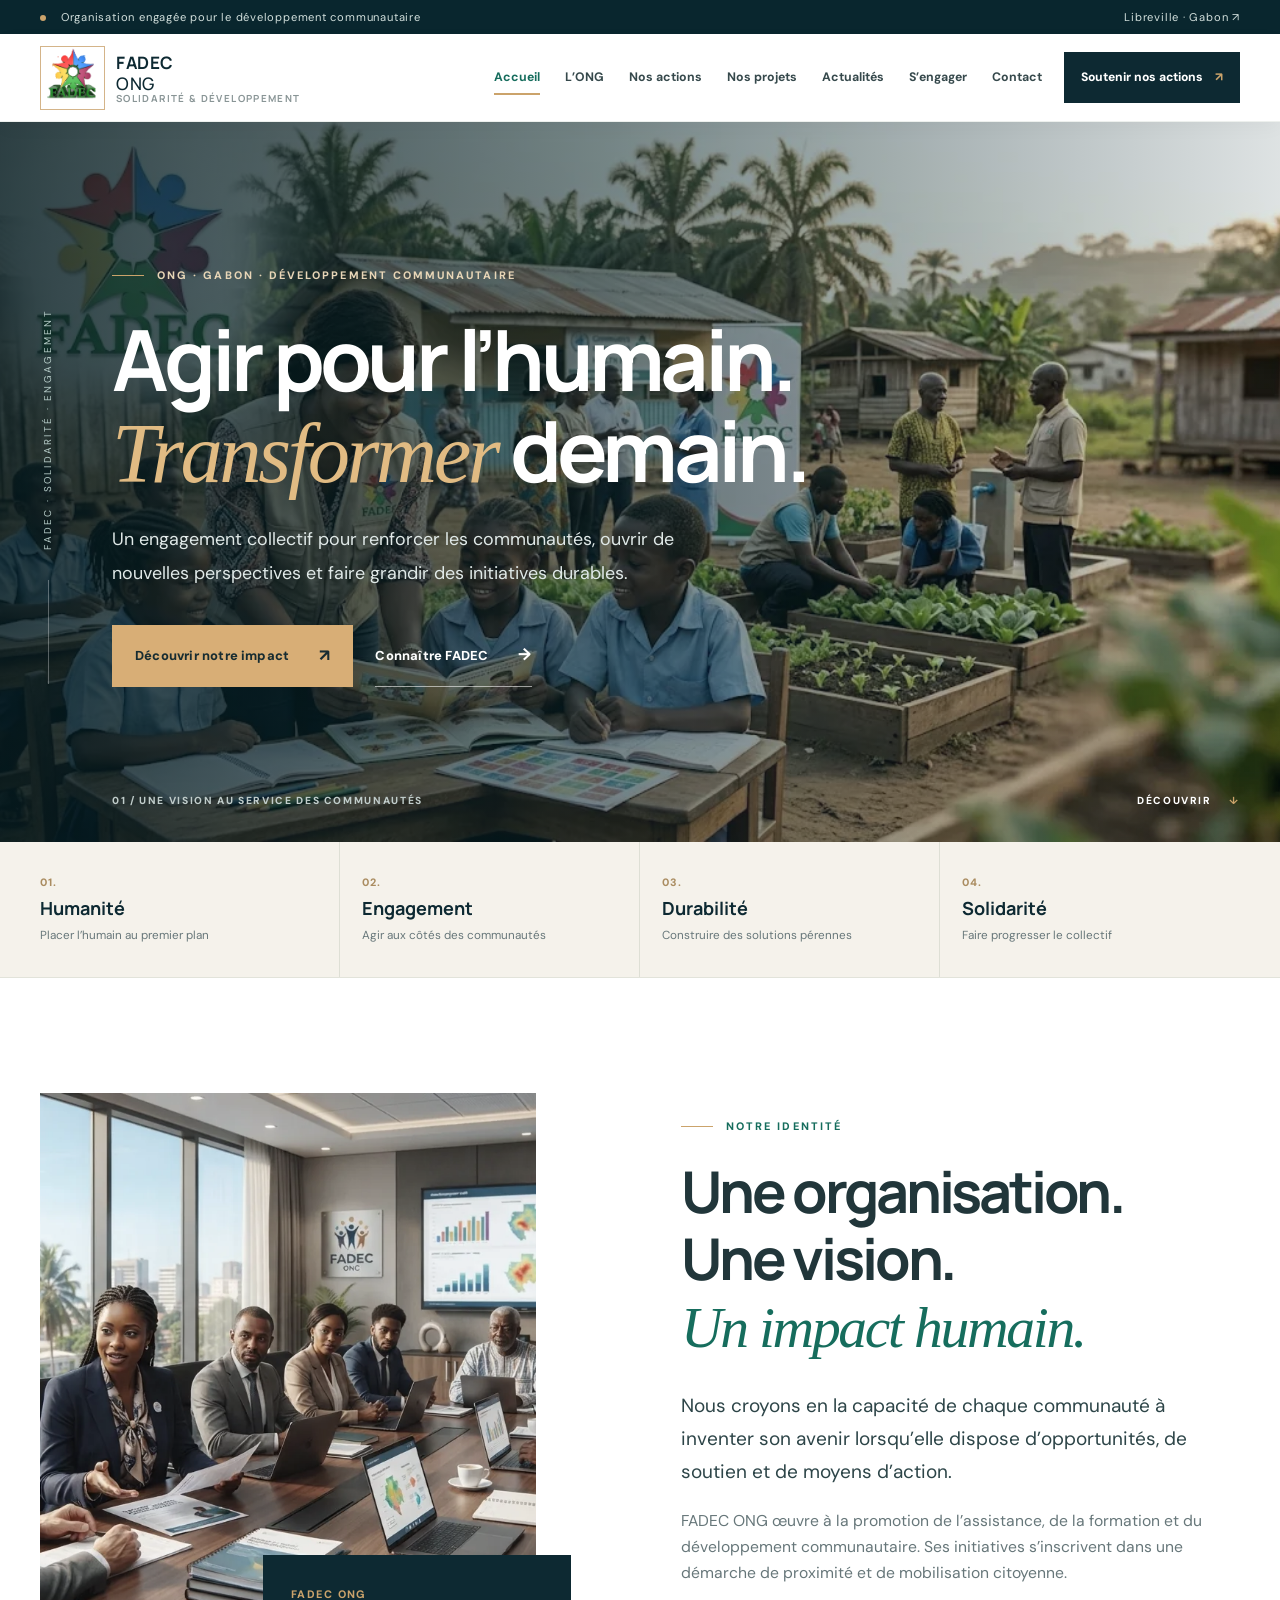
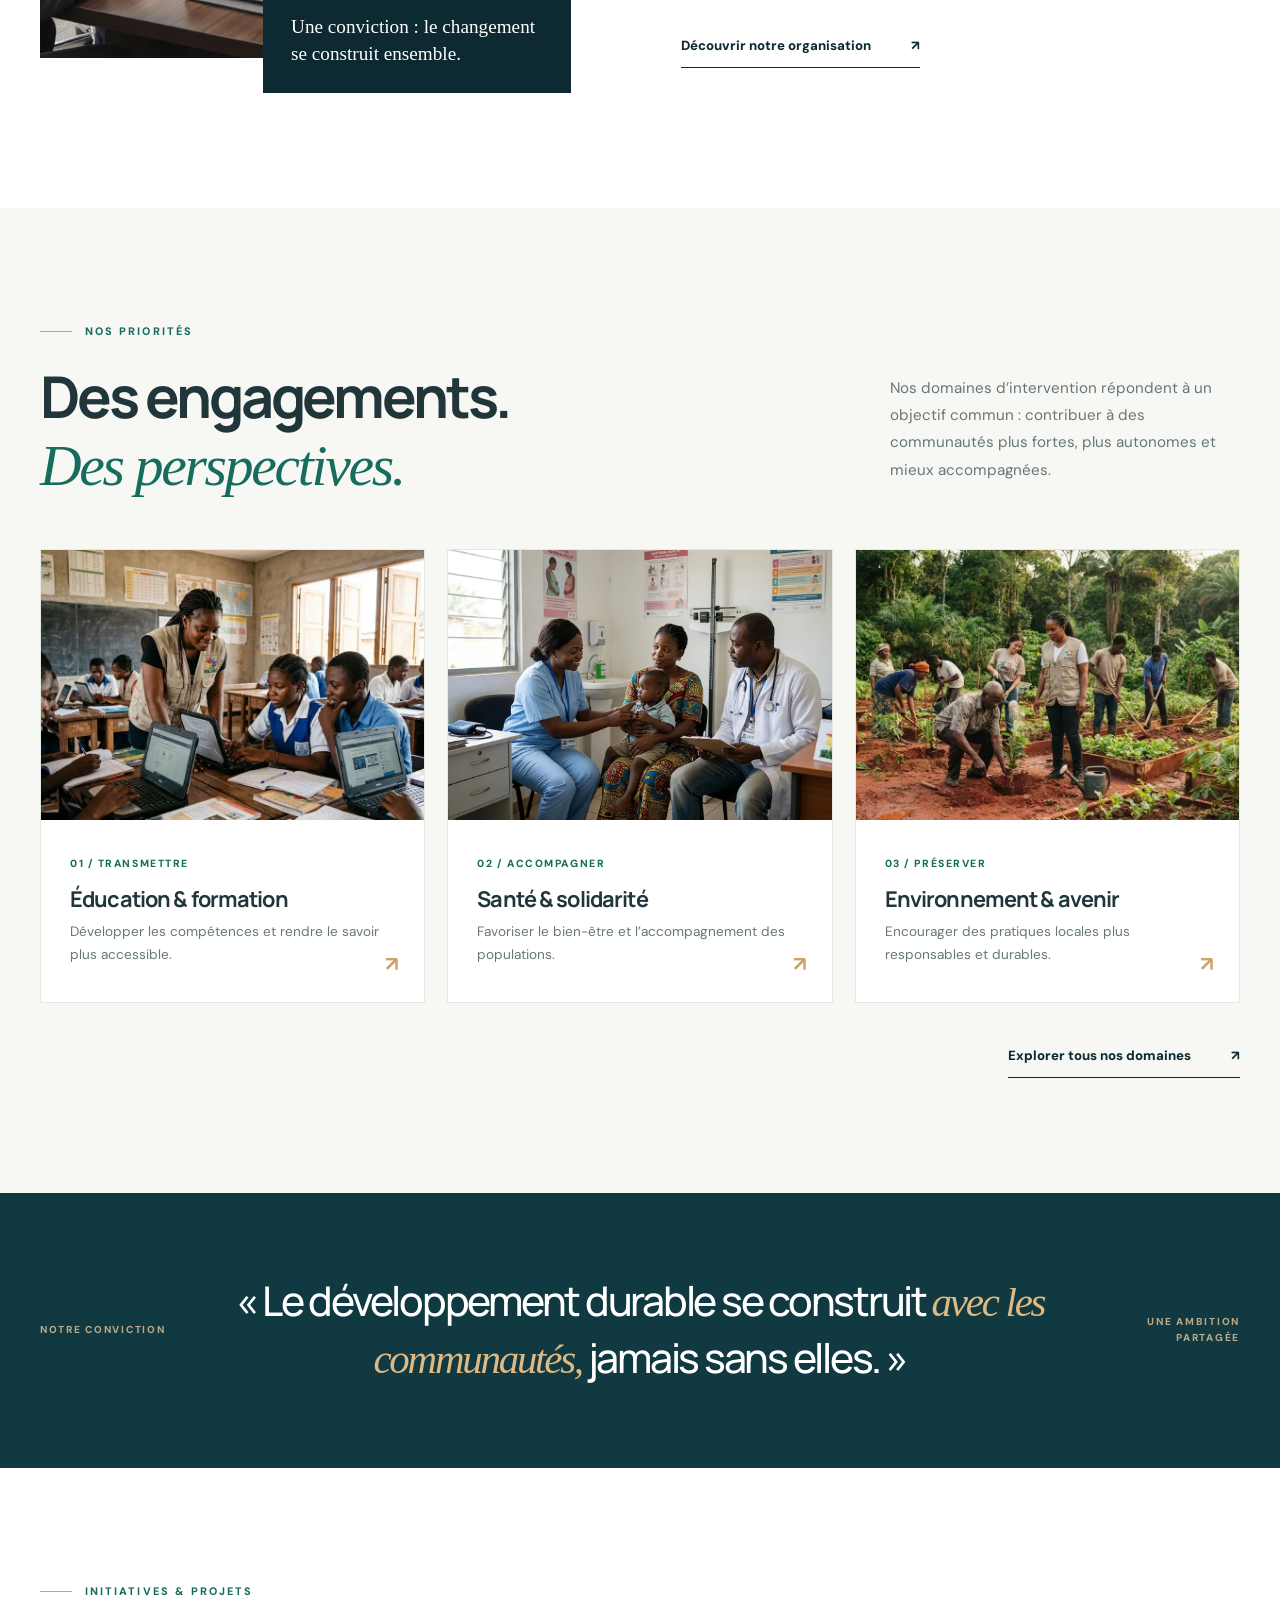
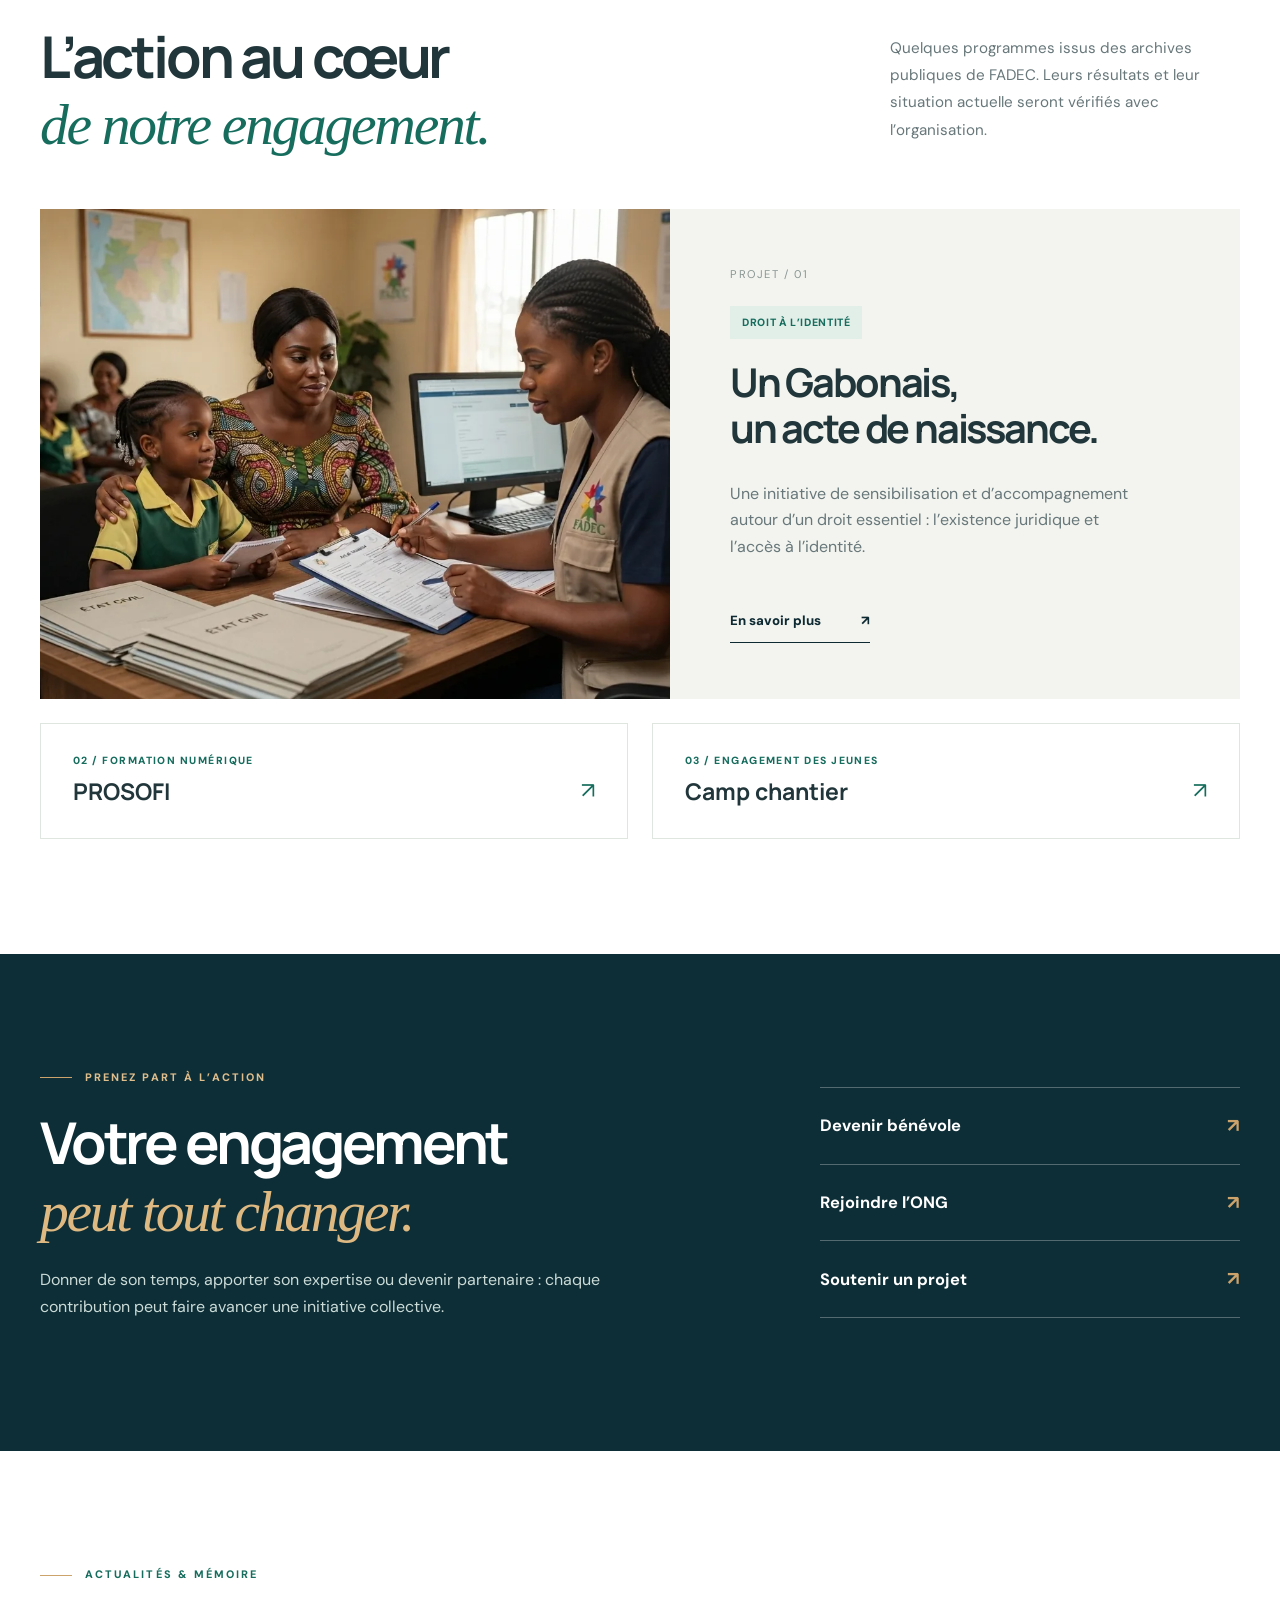
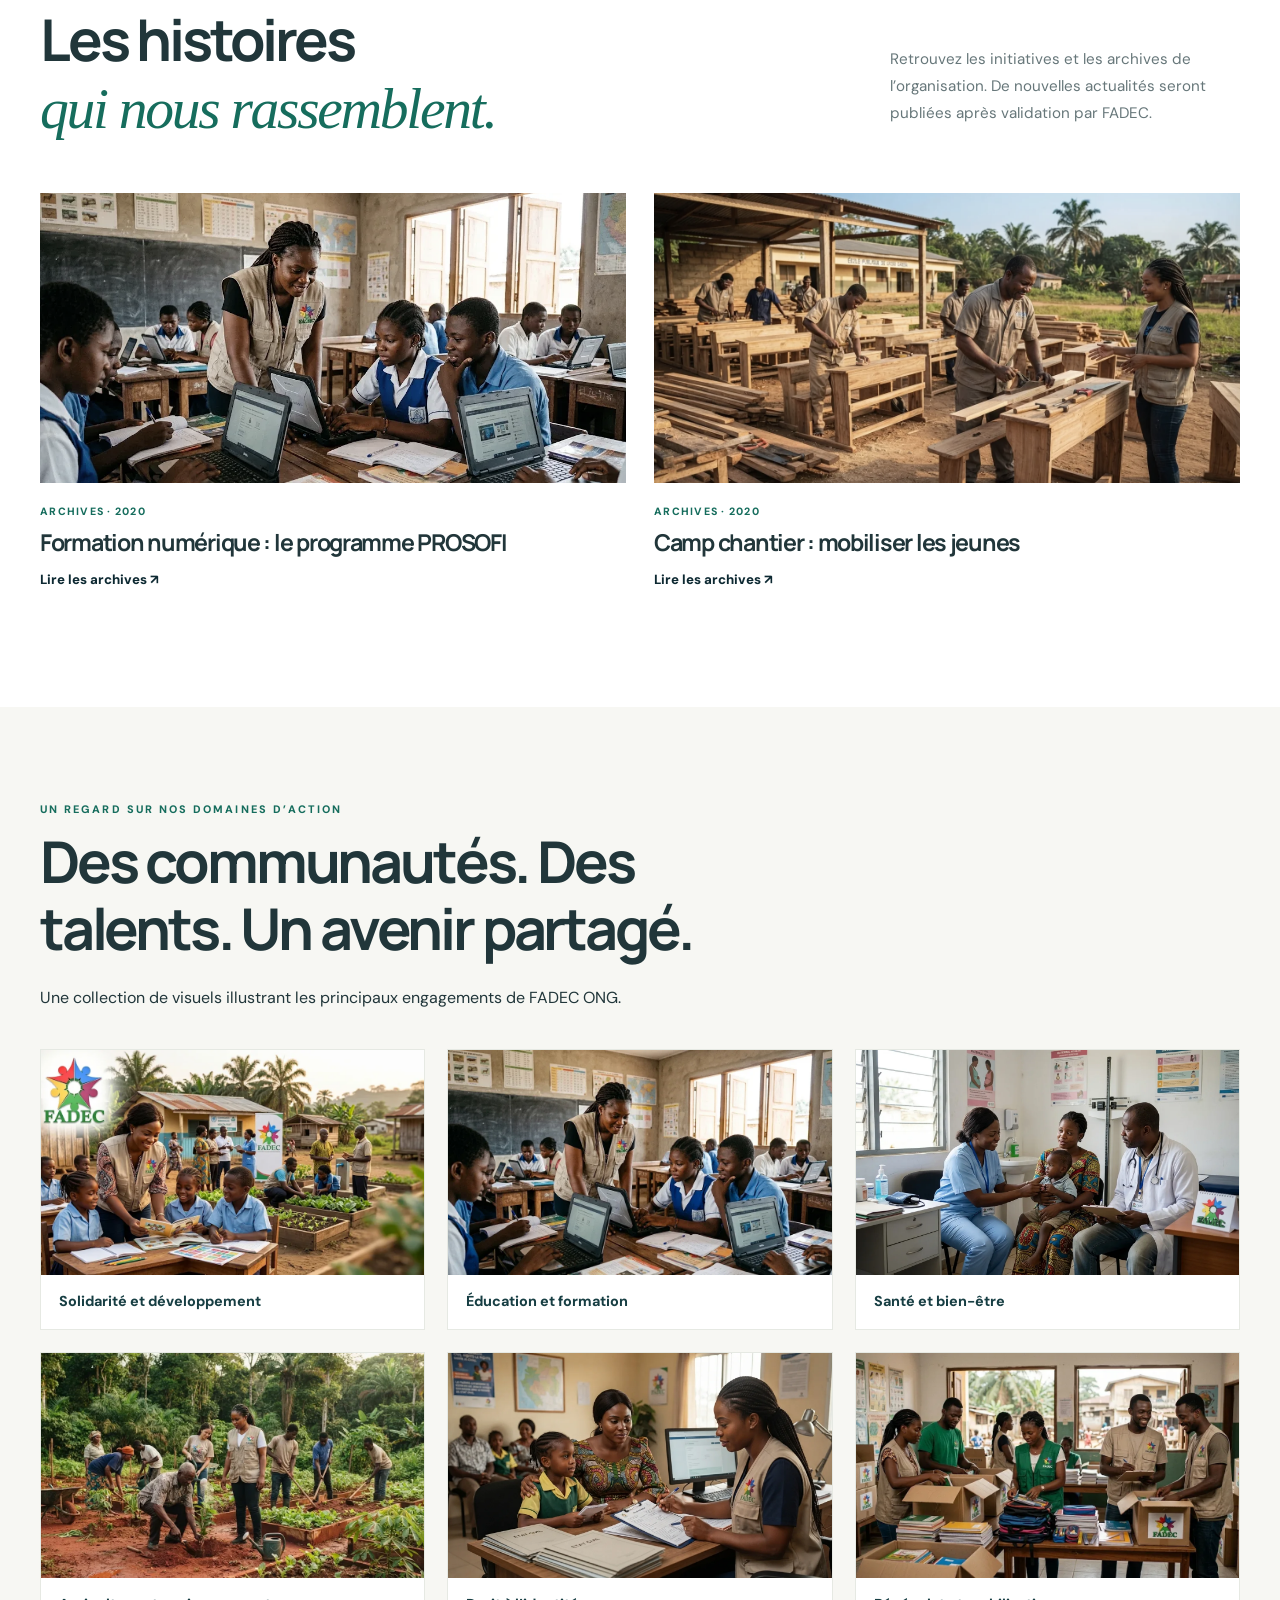
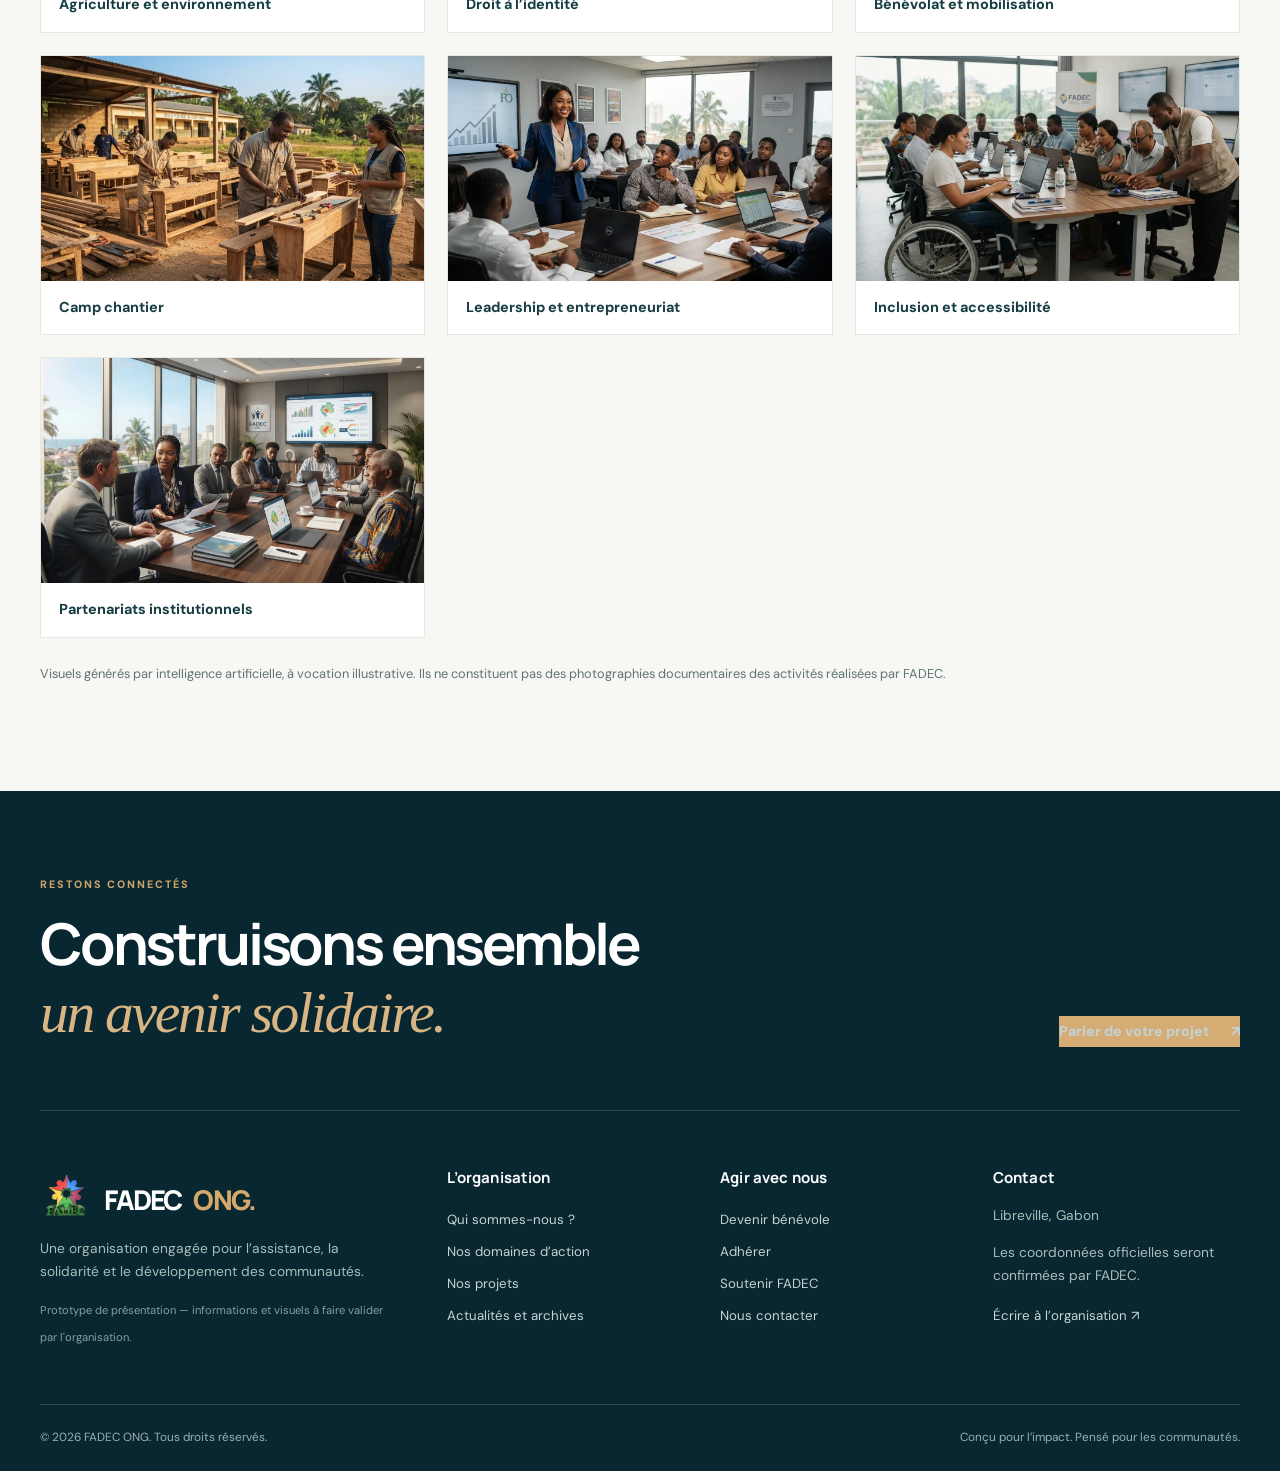
==== commit c57e18ca: "Add files via upload" ====
--- a/index.html
+++ b/index.html
@@ -1,6 +1,6 @@
 <!DOCTYPE html>
 
-<html lang="fr"><head><meta charset="utf-8"/><meta content="width=device-width,initial-scale=1" name="viewport"/><meta content="#103544" name="theme-color"/><meta content="FADEC ONG : solidarité, éducation, environnement et développement communautaire au Gabon." name="description"/><title>FADEC ONG | Ensemble, bâtissons un avenir solidaire</title><link href="assets/style.css" rel="stylesheet"/><link href="assets/favicon.svg" rel="icon" type="image/svg+xml"/><link href="https://images.unsplash.com" rel="preconnect"/><meta content="light" name="color-scheme"/><meta content="website" property="og:type"/></head><body><a class="skip-link" href="#contenu">Aller au contenu</a><div class="utility"><div class="container utility-inner"><span><i class="utility-dot"></i> Organisation engagée pour le développement communautaire</span><a href="contact.html">Libreville · Gabon <span aria-hidden="true">↗</span></a></div></div><header class="header"><div class="container nav"><a aria-label="FADEC ONG — Accueil" class="brand" href="index.html"><span aria-hidden="true" class="brandmark">F<span class="brand-dot">.</span></span><span class="brandwords"><strong>FADEC<span> ONG</span></strong><small>Solidarité &amp; développement</small></span></a><nav aria-label="Navigation principale" class="navlinks" id="menu-principal"><a class="active" href="index.html">Accueil</a><a class="" href="organisation.html">L’ONG</a><a class="" href="domaines.html">Nos actions</a><a class="" href="projets.html">Nos projets</a><a class="" href="actualites.html">Actualités</a><a class="" href="rejoindre.html">S’engager</a><a class="" href="contact.html">Contact</a></nav><a class="nav-cta" href="soutenir.html">Soutenir nos actions <span aria-hidden="true">↗</span></a><button aria-controls="menu-principal" aria-expanded="false" aria-label="Ouvrir le menu" class="menu-toggle" type="button"><span></span><span></span><span></span></button></div></header><main id="contenu">
+<html lang="fr"><head><meta charset="utf-8"/><meta content="width=device-width,initial-scale=1" name="viewport"/><meta content="#103544" name="theme-color"/><meta content="FADEC ONG : solidarité, éducation, environnement et développement communautaire au Gabon." name="description"/><title>FADEC ONG | Ensemble, bâtissons un avenir solidaire</title><link href="assets/style.css" rel="stylesheet"/><link href="assets/favicon.svg" rel="icon" type="image/svg+xml"/><link href="https://images.unsplash.com" rel="preconnect"/><meta content="light" name="color-scheme"/><meta content="website" property="og:type"/><meta content="noindex, nofollow" name="robots"/></head><body><a class="skip-link" href="#contenu">Aller au contenu</a><div class="utility"><div class="container utility-inner"><span><i class="utility-dot"></i> Organisation engagée pour le développement communautaire</span><a href="contact.html">Libreville · Gabon <span aria-hidden="true">↗</span></a></div></div><header class="header"><div class="container nav"><a aria-label="FADEC ONG — Accueil" class="brand" href="index.html"><span aria-hidden="true" class="brandmark"><img alt="" height="64" src="assets/images/logo-fadec.png" width="65"/></span><span class="brandwords"><strong>FADEC<span> ONG</span></strong><small>Solidarité &amp; développement</small></span></a><nav aria-label="Navigation principale" class="navlinks" id="menu-principal"><a class="active" href="index.html">Accueil</a><a class="" href="organisation.html">L’ONG</a><a class="" href="domaines.html">Nos actions</a><a class="" href="projets.html">Nos projets</a><a class="" href="actualites.html">Actualités</a><a class="" href="rejoindre.html">S’engager</a><a class="" href="contact.html">Contact</a></nav><a class="nav-cta" href="soutenir.html">Soutenir nos actions <span aria-hidden="true">↗</span></a><button aria-controls="menu-principal" aria-expanded="false" aria-label="Ouvrir le menu" class="menu-toggle" type="button"><span></span><span></span><span></span></button></div></header><main id="contenu">
 <section aria-label="Bienvenue chez FADEC ONG" class="premium-hero"><div class="premium-hero-bg"></div><div class="premium-hero-overlay"></div><div class="container premium-hero-inner"><div class="hero-side"><span class="vertical-label">FADEC · SOLIDARITÉ · ENGAGEMENT</span><span class="vertical-rule"></span></div><div class="premium-hero-content"><div class="hero-eyebrow"><span class="eyebrow-line"></span> ONG · GABON · DÉVELOPPEMENT COMMUNAUTAIRE</div><h1>Agir pour l’humain.<br/><em>Transformer</em> demain.</h1><p>Un engagement collectif pour renforcer les communautés, ouvrir de nouvelles perspectives et faire grandir des initiatives durables.</p><div class="premium-actions"><a class="premium-btn gold" href="projets.html">Découvrir notre impact <span>↗</span></a><a class="premium-btn ghost" href="organisation.html">Connaître FADEC <span>→</span></a></div></div><div class="hero-bottom"><span>01 / UNE VISION AU SERVICE DES COMMUNAUTÉS</span><a aria-label="Défiler vers notre mission" href="#mission">DÉCOUVRIR <b>↓</b></a></div></div></section>
 <section class="proof-strip"><div class="container proof-grid"><div><span class="proof-number">01.</span><strong>Humanité</strong><small>Placer l’humain au premier plan</small></div><div><span class="proof-number">02.</span><strong>Engagement</strong><small>Agir aux côtés des communautés</small></div><div><span class="proof-number">03.</span><strong>Durabilité</strong><small>Construire des solutions pérennes</small></div><div><span class="proof-number">04.</span><strong>Solidarité</strong><small>Faire progresser le collectif</small></div></div></section>
 <section class="premium-section mission-section" id="mission"><div class="container mission-grid"><div class="mission-image-wrap reveal"><div aria-label="Photographie illustrative de la solidarité communautaire" class="mission-image" role="img"></div><div class="mission-caption"><span>FADEC ONG</span><p>Une conviction : le changement se construit ensemble.</p></div></div><div class="mission-copy reveal"><div class="section-kicker"><span class="small-line"></span> NOTRE IDENTITÉ</div><h2>Une organisation.<br/>Une vision.<br/><em>Un impact humain.</em></h2><p class="large-copy">Nous croyons en la capacité de chaque communauté à inventer son avenir lorsqu’elle dispose d’opportunités, de soutien et de moyens d’action.</p><p>FADEC ONG œuvre à la promotion de l’assistance, de la formation et du développement communautaire. Ses initiatives s’inscrivent dans une démarche de proximité et de mobilisation citoyenne.</p><a class="editorial-link" href="organisation.html">Découvrir notre organisation <span>↗</span></a></div></div></section>
@@ -9,4 +9,4 @@
 <section class="premium-section projects-section"><div class="container"><div class="editorial-heading"><div><div class="section-kicker"><span class="small-line"></span> INITIATIVES &amp; PROJETS</div><h2>L’action au cœur<br/><em>de notre engagement.</em></h2></div><p>Quelques programmes issus des archives publiques de FADEC. Leurs résultats et leur situation actuelle seront vérifiés avec l’organisation.</p></div><div class="project-feature reveal"><div class="project-feature-image"></div><div class="project-feature-copy"><span class="project-index">PROJET / 01</span><span class="project-chip">DROIT À L’IDENTITÉ</span><h3>Un Gabonais,<br/>un acte de naissance.</h3><p>Une initiative de sensibilisation et d’accompagnement autour d’un droit essentiel : l’existence juridique et l’accès à l’identité.</p><a class="editorial-link" href="projets.html#identite">En savoir plus <span>↗</span></a></div></div><div class="mini-projects"><a class="mini-project reveal" href="projets.html#prosofi"><span>02 / FORMATION NUMÉRIQUE</span><strong>PROSOFI</strong><span class="mini-arrow">↗</span></a><a class="mini-project reveal" href="projets.html#chantier"><span>03 / ENGAGEMENT DES JEUNES</span><strong>Camp chantier</strong><span class="mini-arrow">↗</span></a></div></div></section>
 <section class="premium-section action-section"><div class="container action-inner"><div><div class="section-kicker light"><span class="small-line"></span> PRENEZ PART À L’ACTION</div><h2>Votre engagement<br/><em>peut tout changer.</em></h2><p>Donner de son temps, apporter son expertise ou devenir partenaire : chaque contribution peut faire avancer une initiative collective.</p></div><div class="action-links"><a href="rejoindre.html">Devenir bénévole <span>↗</span></a><a href="rejoindre.html#adhesion">Rejoindre l’ONG <span>↗</span></a><a href="soutenir.html">Soutenir un projet <span>↗</span></a></div></div></section>
 <section class="premium-section news-section"><div class="container"><div class="editorial-heading"><div><div class="section-kicker"><span class="small-line"></span> ACTUALITÉS &amp; MÉMOIRE</div><h2>Les histoires<br/><em>qui nous rassemblent.</em></h2></div><p>Retrouvez les initiatives et les archives de l’organisation. De nouvelles actualités seront publiées après validation par FADEC.</p></div><div class="news-grid"><a class="news-tile" href="actualites.html"><div class="news-image news-one"></div><span>ARCHIVES · 2020</span><h3>Formation numérique : le programme PROSOFI</h3><small>Lire les archives ↗</small></a><a class="news-tile" href="actualites.html"><div class="news-image news-two"></div><span>ARCHIVES · 2020</span><h3>Camp chantier : mobiliser les jeunes</h3><small>Lire les archives ↗</small></a></div></div></section>
-</main><footer class="footer"><div class="container"><div class="footer-top"><div><span class="footer-eyebrow">RESTONS CONNECTÉS</span><h2>Construisons ensemble<br/><em>un avenir solidaire.</em></h2></div><a class="footer-cta" href="contact.html">Parler de votre projet <span>↗</span></a></div><div class="footer-grid"><div><a class="footer-brand" href="index.html">FADEC <span>ONG.</span></a><p>Une organisation engagée pour l’assistance, la solidarité et le développement des communautés.</p><small>Prototype de présentation — informations et visuels à faire valider par l'organisation.</small></div><div><h3>L’organisation</h3><a href="organisation.html">Qui sommes-nous ?</a><a href="domaines.html">Nos domaines d’action</a><a href="projets.html">Nos projets</a><a href="actualites.html">Actualités et archives</a></div><div><h3>Agir avec nous</h3><a href="rejoindre.html">Devenir bénévole</a><a href="rejoindre.html#adhesion">Adhérer</a><a href="soutenir.html">Soutenir FADEC</a><a href="contact.html">Nous contacter</a></div><div><h3>Contact</h3><p>Libreville, Gabon</p><p>Les coordonnées officielles seront confirmées par FADEC.</p><a href="contact.html">Écrire à l’organisation ↗</a></div></div><div class="footer-bottom"><span>© <span id="year">2026</span> FADEC ONG. Tous droits réservés.</span><span>Conçu pour l’impact. Pensé pour les communautés.</span></div></div></footer><script defer="" src="assets/main.js"></script><script>document.getElementById('year').textContent=new Date().getFullYear()</script></body></html>+<section class="fadec-gallery" id="galerie-visuelle"><div class="container"><div class="section-kicker">UN REGARD SUR NOS DOMAINES D’ACTION</div><h2>Des communautés. Des talents. Un avenir partagé.</h2><p>Une collection de visuels illustrant les principaux engagements de FADEC ONG.</p><div class="fadec-gallery-grid"><figure><img alt="Illustration : solidarité et développement au Gabon" decoding="async" loading="lazy" src="assets/images/accueil.webp"/><figcaption>Solidarité et développement</figcaption></figure><figure><img alt="Illustration : éducation et formation au Gabon" decoding="async" loading="lazy" src="assets/images/education.webp"/><figcaption>Éducation et formation</figcaption></figure><figure><img alt="Illustration : santé et bien-être au Gabon" decoding="async" loading="lazy" src="assets/images/sante.webp"/><figcaption>Santé et bien-être</figcaption></figure><figure><img alt="Illustration : agriculture et environnement au Gabon" decoding="async" loading="lazy" src="assets/images/environnement.webp"/><figcaption>Agriculture et environnement</figcaption></figure><figure><img alt="Illustration : droit à l’identité au Gabon" decoding="async" loading="lazy" src="assets/images/acte-naissance.webp"/><figcaption>Droit à l’identité</figcaption></figure><figure><img alt="Illustration : bénévolat et mobilisation au Gabon" decoding="async" loading="lazy" src="assets/images/benevolat.webp"/><figcaption>Bénévolat et mobilisation</figcaption></figure><figure><img alt="Illustration : camp chantier au Gabon" decoding="async" loading="lazy" src="assets/images/camp-chantier.webp"/><figcaption>Camp chantier</figcaption></figure><figure><img alt="Illustration : leadership et entrepreneuriat au Gabon" decoding="async" loading="lazy" src="assets/images/leadership.webp"/><figcaption>Leadership et entrepreneuriat</figcaption></figure><figure><img alt="Illustration : inclusion et accessibilité au Gabon" decoding="async" loading="lazy" src="assets/images/inclusion.webp"/><figcaption>Inclusion et accessibilité</figcaption></figure><figure><img alt="Illustration : partenariats institutionnels au Gabon" decoding="async" loading="lazy" src="assets/images/partenariats.webp"/><figcaption>Partenariats institutionnels</figcaption></figure></div><p class="caption-note">Visuels générés par intelligence artificielle, à vocation illustrative. Ils ne constituent pas des photographies documentaires des activités réalisées par FADEC.</p></div></section></main><footer class="footer"><div class="container"><div class="footer-top"><div><span class="footer-eyebrow">RESTONS CONNECTÉS</span><h2>Construisons ensemble<br/><em>un avenir solidaire.</em></h2></div><a class="footer-cta" href="contact.html">Parler de votre projet <span>↗</span></a></div><div class="footer-grid"><div><a class="footer-brand" href="index.html"><img alt="" height="52" src="assets/images/logo-fadec.png" width="52"/>FADEC <span>ONG.</span></a><p>Une organisation engagée pour l’assistance, la solidarité et le développement des communautés.</p><small>Prototype de présentation — informations et visuels à faire valider par l'organisation.</small></div><div><h3>L’organisation</h3><a href="organisation.html">Qui sommes-nous ?</a><a href="domaines.html">Nos domaines d’action</a><a href="projets.html">Nos projets</a><a href="actualites.html">Actualités et archives</a></div><div><h3>Agir avec nous</h3><a href="rejoindre.html">Devenir bénévole</a><a href="rejoindre.html#adhesion">Adhérer</a><a href="soutenir.html">Soutenir FADEC</a><a href="contact.html">Nous contacter</a></div><div><h3>Contact</h3><p>Libreville, Gabon</p><p>Les coordonnées officielles seront confirmées par FADEC.</p><a href="contact.html">Écrire à l’organisation ↗</a></div></div><div class="footer-bottom"><span>© <span id="year">2026</span> FADEC ONG. Tous droits réservés.</span><span>Conçu pour l’impact. Pensé pour les communautés.</span></div></div></footer><script defer="" src="assets/main.js"></script><script>document.getElementById('year').textContent=new Date().getFullYear()</script></body></html>
--- a/assets/style.css
+++ b/assets/style.css
@@ -11,3 +11,19 @@
 @media(prefers-reduced-motion:reduce){*,*:before,*:after{scroll-behavior:auto!important;transition:none!important}.reveal{opacity:1;transform:none}}
 
 .menu-toggle.is-open span:nth-child(1){transform:translateY(7px) rotate(45deg)}.menu-toggle.is-open span:nth-child(2){opacity:0}.menu-toggle.is-open span:nth-child(3){transform:translateY(-7px) rotate(-45deg)}
+
+/* FADEC ONG — visuels fournis, intégration locale V3 */
+.premium-hero-bg {background-image:url('images/accueil.webp')!important;background-position:center center!important;background-size:cover!important}
+.premium-hero-overlay{background:linear-gradient(90deg,rgba(5,28,33,.83),rgba(9,38,43,.55) 48%,rgba(13,48,52,.13))!important}
+.mission-image,.split-photo.photo{background-image:url('images/partenariats.webp')!important;background-position:center!important}
+.premium-pillar-image.education,.img-education,.img-training,.news-one{background-image:url('images/education.webp')!important}
+.premium-pillar-image.health,.img-health{background-image:url('images/sante.webp')!important}
+.premium-pillar-image.nature,.img-environment{background-image:url('images/environnement.webp')!important}
+.project-feature-image,.img-children{background-image:url('images/acte-naissance.webp')!important}
+.news-two,.img-community{background-image:url('images/camp-chantier.webp')!important}
+.brandmark{background:none!important;width:65px!important;height:64px!important;border-radius:0!important;flex:none!important;overflow:visible!important}
+.brandmark img{width:100%;height:100%;object-fit:contain}
+.footer-brand{display:flex!important;align-items:center;gap:12px}.footer-brand img{width:52px;height:52px;object-fit:contain}
+.fadec-gallery{padding:94px 0;background:#f7f7f3}.fadec-gallery h2{max-width:770px}.fadec-gallery-grid{display:grid;grid-template-columns:repeat(3,minmax(0,1fr));gap:22px;margin-top:38px}.fadec-gallery figure{margin:0;background:#fff;overflow:hidden;border:1px solid #e6e9e3}.fadec-gallery figure img{width:100%;height:225px;object-fit:cover;transition:transform .4s}.fadec-gallery figure:hover img{transform:scale(1.04)}.fadec-gallery figcaption{padding:15px 18px;font-size:.9rem;font-weight:750;color:#173e43}.fadec-gallery .caption-note{font-size:.8rem;color:#5e7476;margin-top:25px}
+@media(max-width:880px){.fadec-gallery-grid{grid-template-columns:repeat(2,minmax(0,1fr))}.premium-hero-overlay{background:linear-gradient(90deg,rgba(5,28,33,.86),rgba(5,28,33,.35))!important}}
+@media(max-width:560px){.fadec-gallery-grid{grid-template-columns:1fr}.fadec-gallery{padding:62px 0}.brandmark{width:48px!important;height:50px!important}}
